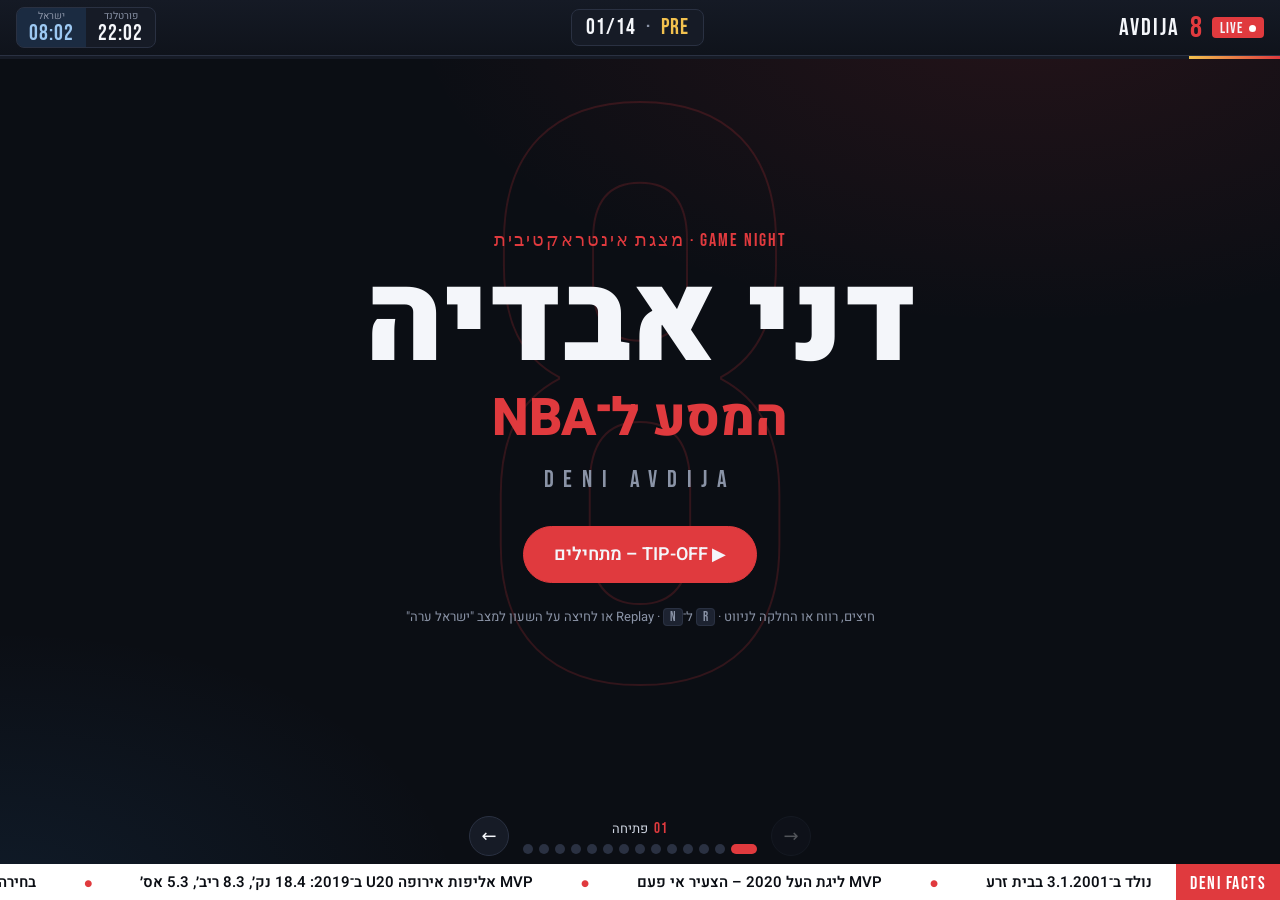
==== index.html @ 4ae7d01b "Version 1.0: full 14-slide structure per approved PRD - Opening slide "דני אבדיה – המסע ל־NBA" in th" ====
<!doctype html>
<html lang="he" dir="rtl">
<head>
  <meta charset="utf-8">
  <meta name="viewport" content="width=device-width, initial-scale=1">
  <title>Game Night: דני אבדיה</title>
  <meta name="description" content="מצגת אינטראקטיבית: דני אבדיה – המסע ל־NBA">
  <link rel="preconnect" href="https://fonts.googleapis.com">
  <link rel="preconnect" href="https://fonts.gstatic.com" crossorigin>
  <link href="https://fonts.googleapis.com/css2?family=Bebas+Neue&family=Heebo:wght@300;400;600;700;800;900&display=swap" rel="stylesheet">
  <link rel="stylesheet" href="css/base.css">
  <link rel="stylesheet" href="css/layout.css">
  <link rel="stylesheet" href="css/components.css">
  <link rel="stylesheet" href="css/night.css">
  <link rel="stylesheet" href="css/animations.css">
  <link rel="stylesheet" href="css/responsive.css">
</head>
<body>

  <!-- ===================== Scorebug ===================== -->
  <header class="scorebug" aria-label="סרגל שידור">
    <div class="bug-team">
      <span class="bug-live"><i></i>LIVE</span>
      <span class="bug-num">8</span>
      <span class="bug-name">AVDIJA</span>
    </div>
    <div class="bug-period" aria-label="שקופית נוכחית">
      <span id="bug-quarter">PRE</span>
      <span class="bug-sep">·</span>
      <span id="bug-count">01/14</span>
    </div>
    <button class="bug-clock" id="clock" type="button" aria-label="השעון הישראלי – מצב ישראל ערה">
      <span class="clock-cell">
        <small id="clock-us-label">פורטלנד</small>
        <b id="clock-us">--:--</b>
      </span>
      <span class="clock-cell il">
        <small>ישראל</small>
        <b id="clock-il">--:--</b>
      </span>
    </button>
  </header>
  <div class="progress" aria-hidden="true"><div id="progress-bar"></div></div>

  <div class="stinger" id="stinger" aria-hidden="true">
    <div class="stinger-bar"></div>
    <div class="stinger-bar b2"></div>
    <span class="stinger-text">REPLAY</span>
  </div>

  <main class="deck" id="deck">

    <!-- ========== 1 · PRE · פתיחה ========== -->
    <section class="slide slide-intro" data-quarter="PRE" data-title="פתיחה">
      <div class="intro-bg" aria-hidden="true"><span class="intro-8">8</span></div>
      <div class="slide-inner center">
        <p class="kicker" data-anim>GAME NIGHT · מצגת אינטראקטיבית</p>
        <h1 class="intro-title" data-anim>
          <span class="line-1">דני אבדיה</span>
          <span class="line-2">המסע ל־NBA</span>
        </h1>
        <p class="intro-en" data-anim>DENI AVDIJA</p>
        <button class="btn btn-primary" data-anim data-action="next" type="button">▶ TIP-OFF – מתחילים</button>
        <p class="hint" data-anim>חיצים, רווח או החלקה לניווט · <kbd>R</kbd> ל־Replay · <kbd>N</kbd> או לחיצה על השעון למצב "ישראל ערה"</p>
      </div>
    </section>

    <!-- ========== 2 · PRE · כרטיס השחקן ========== -->
    <section class="slide" data-quarter="PRE" data-title="כרטיס השחקן">
      <div class="slide-inner split">
        <div>
          <p class="kicker" data-anim>PLAYER PROFILE</p>
          <h2 data-anim>כרטיס השחקן</h2>
          <p class="lead" data-anim>לחצו על הכרטיס כדי להפוך אותו ולגלות מאיפה הכישרון הגיע.</p>
        </div>
        <div>
          <button class="flip-card" type="button" data-anim aria-label="הפיכת כרטיס השחקן">
            <span class="flip-inner">
              <span class="flip-face front">
                <span class="card-top">
                  <span class="card-team">PORTLAND TRAIL BLAZERS</span>
                  <span class="card-num">#8</span>
                </span>
                <span class="card-silhouette" aria-hidden="true">
                  <svg viewBox="0 0 120 140"><circle cx="60" cy="32" r="20"/><path d="M22 140 L30 78 Q34 58 60 58 Q86 58 90 78 L98 140 Z"/><text x="60" y="112" text-anchor="middle">8</text></svg>
                </span>
                <span class="card-name">DENI AVDIJA</span>
                <span class="card-stats">
                  <span><b>SF</b><small>עמדה</small></span>
                  <span><b>2.03</b><small>מטר</small></span>
                  <span><b>103</b><small>ק"ג</small></span>
                  <span><b>2001</b><small>שנת לידה</small></span>
                </span>
                <span class="card-badge">★ NBA ALL-STAR 2026</span>
              </span>
              <span class="flip-face back">
                <span class="card-team">DNA של כדורסל</span>
                <span class="back-row"><b>אבא – זופר אבדיה</b>קפטן הכוכב האדום בלגרד ושחקן נבחרת יוגוסלביה, מדליית ארד באליפות העולם 1982</span>
                <span class="back-row"><b>אמא – שרון ארצי</b>אתלטית וכדורסלנית לשעבר, מבית זרע</span>
                <span class="back-row"><b>הכינוי</b>"Turbo"</span>
                <span class="back-row"><b>נולד</b>3 בינואר 2001, קיבוץ בית זרע</span>
              </span>
            </span>
          </button>
        </div>
      </div>
    </section>

    <!-- ========== 3 · Q1 · הילדות ותחילת הדרך ========== -->
    <section class="slide" data-quarter="Q1" data-title="הילדות ותחילת הדרך">
      <div class="slide-inner">
        <p class="kicker" data-anim>1ST QUARTER · השורשים</p>
        <h2 data-anim>מבית זרע להיכל</h2>
        <div class="timeline" data-anim data-tabs="roots" role="tablist" aria-label="ציר זמן – תחילת הדרך">
          <button class="tl-item" role="tab" type="button" data-tab><span>כיתה ד'</span></button>
          <button class="tl-item" role="tab" type="button" data-tab><span>2013</span></button>
          <button class="tl-item" role="tab" type="button" data-tab><span>2017–2019</span></button>
          <button class="tl-item" role="tab" type="button" data-tab><span>2018–2019</span></button>
        </div>
        <div class="tab-panels" data-anim data-panels="roots">
          <article class="tab-panel card tl-panel" data-panel role="tabpanel">
            <h3>בני הרצליה</h3>
            <p>דני מתחיל לשחק כדורסל בכיתה ד' במועדון בני הרצליה.</p>
          </article>
          <article class="tab-panel card tl-panel" data-panel role="tabpanel">
            <h3>מצטרף למכבי תל אביב</h3>
            <p>בגיל 12 הוא עובר למחלקת הנוער של מכבי תל אביב, המועדון הגדול בישראל.</p>
          </article>
          <article class="tab-panel card tl-panel" data-panel role="tabpanel">
            <h3>שלוש אליפויות נוער ברצף</h3>
            <p>מוביל את קבוצת הנוער של מכבי לשלוש אליפויות מדינה רצופות.</p>
          </article>
          <article class="tab-panel card tl-panel" data-panel role="tabpanel">
            <h3>Basketball Without Borders</h3>
            <p>נבחר ל־MVP במחנה של ה־NBA לכישרונות צעירים, פעמיים ברצף. הסקאוטים מתחילים לרשום את השם.</p>
          </article>
        </div>
      </div>
    </section>

    <!-- ========== 4 · Q1 · מכבי תל אביב ========== -->
    <section class="slide" data-quarter="Q1" data-title="מכבי תל אביב">
      <div class="slide-inner">
        <p class="kicker" data-anim>1ST QUARTER · מכבי תל אביב · 2017–2020</p>
        <h2 data-anim>הילד של יד אליהו</h2>
        <div class="stat-grid" data-anim>
          <div class="card stat-tile">
            <b><span data-count="16">16</span><small>שנים</small></b>
            <p>ו־320 ימים: גילו בבכורה בבוגרים (19.11.2017). השחקן הצעיר ביותר אי פעם במכבי.</p>
          </div>
          <div class="card stat-tile">
            <b><span data-count="3">3</span><small>אליפויות</small></b>
            <p>אליפויות ליגת העל ברצף עם מכבי, 2018–2020.</p>
          </div>
          <div class="card stat-tile accent">
            <b>MVP</b>
            <p>השחקן המצטיין של ליגת העל 2020, בגיל 19. הצעיר אי פעם לזכות בתואר.</p>
          </div>
          <div class="card stat-tile">
            <b>17<small>גיל</small></b>
            <p>בכורה ביורוליג (נובמבר 2018). שנה אחר כך הוא כבר בחמישייה.</p>
          </div>
        </div>
      </div>
    </section>

    <!-- ========== 5 · Q2 · דראפט 2020 ========== -->
    <section class="slide slide-draft" data-quarter="Q2" data-title="דראפט NBA 2020" data-moment="draft">
      <div class="slide-inner center">
        <p class="kicker" data-anim>2ND QUARTER · NBA DRAFT 2020 · 19.11.2020</p>
        <div class="draft-card" data-anim>
          <span class="draft-label" dir="ltr">WITH THE 9TH PICK…</span>
          <span class="draft-pick"><span data-count="9">9</span></span>
          <span class="draft-team">WASHINGTON WIZARDS</span>
          <span class="draft-name">SELECT DENI AVDIJA</span>
        </div>
        <p class="lead" data-anim>הבחירה הגבוהה ביותר אי פעם של שחקן ישראלי בדראפט.<br>
          <strong>ועוד פרט קטן:</strong> בדיוק שלוש שנים קודם, ב־19.11.2017, הוא עלה לראשונה לבוגרים של מכבי.</p>
        <button class="btn btn-night" type="button" data-action="night" data-anim>🌙 מה השעה הייתה בישראל?</button>
      </div>
    </section>

    <!-- ========== 6 · Q2 · וושינגטון ויזארדס ========== -->
    <section class="slide" data-quarter="Q2" data-title="וושינגטון ויזארדס" data-moment="career43">
      <div class="slide-inner split">
        <div>
          <p class="kicker" data-anim>2ND QUARTER · WASHINGTON WIZARDS · 2020–2024</p>
          <h2 data-anim>ארבע שנים של צמיחה</h2>
          <p class="lead" data-anim>הוא מתחיל כשחקן הגנה וריבאונד, ובעונה הרביעית מתפוצץ: 14.7 נקודות ו־50.6% מהשדה.</p>
          <ul class="facts" data-anim>
            <li><b>אוקטובר 2023</b> חוזה הארכה: 4 שנים, 55 מיליון דולר</li>
            <li><b>14.2.2024</b> שיא קריירה: 43 נקודות מול ניו אורלינס</li>
          </ul>
          <button class="btn btn-night" type="button" data-action="night" data-anim>🌙 מה השעה הייתה בישראל?</button>
        </div>
        <div>
          <div class="card" data-anim>
            <div class="chart-toggle" role="group" aria-label="בחירת מדד">
              <button type="button" class="active" aria-pressed="true" data-line="pts">PTS</button>
              <button type="button" aria-pressed="false" data-line="reb">REB</button>
              <button type="button" aria-pressed="false" data-line="ast">AST</button>
            </div>
            <svg class="line-chart" id="line-chart" viewBox="0 0 400 260" role="img"></svg>
          </div>
        </div>
      </div>
    </section>

    <!-- ========== 7 · Q2 · התפתחות הקריירה ב־NBA ========== -->
    <section class="slide" data-quarter="Q2" data-title="התפתחות הקריירה ב־NBA" data-moment="allstar">
      <div class="slide-inner">
        <p class="kicker" data-anim>2ND QUARTER · CAREER PATH</p>
        <h2 data-anim>וושינגטון ← פורטלנד ← All-Star</h2>
        <p class="lead" data-anim>ב־6.7.2024 דני עובר בטרייד לפורטלנד, ושם הוא הופך משחקן רוטציה לכוכב.</p>
        <div class="route" data-anim>
          <div class="route-stop">
            <span class="route-team">WAS</span>
            <span class="route-date">11.2020</span>
            <b>רוקי ב־NBA</b>
            <p>בחירה 9 בדראפט, ומתחיל את הקריירה בוושינגטון.</p>
          </div>
          <div class="route-stop">
            <span class="route-team">WAS</span>
            <span class="route-date">10.2023</span>
            <b>חוזה הארכה</b>
            <p>4 שנים ו־55 מיליון דולר. העונה הטובה שלו בוושינגטון.</p>
          </div>
          <div class="route-stop por">
            <span class="route-team">POR</span>
            <span class="route-date">07.2024</span>
            <b>הטרייד</b>
            <p>וושינגטון מקבלת את ברוגדון, את קרינגטון ובחירות דראפט.</p>
          </div>
          <div class="route-stop por star">
            <span class="route-team">POR</span>
            <span class="route-date">02.2026</span>
            <b>★ All-Star</b>
            <p>הישראלי הראשון אי פעם במשחק האולסטאר.</p>
          </div>
          <div class="route-stop por">
            <span class="route-team">POR</span>
            <span class="route-date">04.2026</span>
            <b>פלייאוף</b>
            <p>41 נקודות ב־Play-In מול פיניקס, ופורטלנד בפלייאוף.</p>
          </div>
        </div>
        <button class="btn btn-night" type="button" data-action="night" data-anim>🌙 מה השעה הייתה בישראל בליל האולסטאר?</button>
      </div>
    </section>

    <!-- ========== 8 · Q3 · לוח הסטטיסטיקה ========== -->
    <section class="slide" data-quarter="Q3" data-title="נתונים לאורך העונות">
      <div class="slide-inner">
        <p class="kicker" data-anim>3RD QUARTER · BOX SCORE</p>
        <h2 data-anim>שש עונות, קו אחד: למעלה</h2>
        <div class="card" data-anim>
          <div class="chart-toggle" role="group" aria-label="בחירת מדד">
            <button type="button" class="active" aria-pressed="true" data-bar="pts">PTS</button>
            <button type="button" aria-pressed="false" data-bar="reb">REB</button>
            <button type="button" aria-pressed="false" data-bar="ast">AST</button>
            <button type="button" aria-pressed="false" data-bar="fg">FG%</button>
            <button type="button" aria-pressed="false" data-bar="tp">3P%</button>
          </div>
          <div class="bar-chart" id="bar-chart" role="img"></div>
          <p class="chart-note"><span class="dot was"></span>וושינגטון <span class="dot por"></span>פורטלנד · ממוצעים בעונה הסדירה · Basketball-Reference</p>
        </div>
      </div>
    </section>

    <!-- ========== 9 · Q3 · השוואת עונות ========== -->
    <section class="slide" data-quarter="Q3" data-title="השוואת ביצועים בין עונות">
      <div class="slide-inner">
        <p class="kicker" data-anim>3RD QUARTER · BEFORE / AFTER</p>
        <h2 data-anim>לפני ואחרי</h2>
        <p class="lead" data-anim>העונה הטובה בוושינגטון מול העונה הראשונה כאולסטאר. גררו את הידית כדי להשוות.</p>
        <div class="compare" data-anim>
          <div class="compare-panel por">
            <span class="cmp-head">POR · 2025–26</span>
            <span class="cmp-row"><b>24.2</b>PTS</span>
            <span class="cmp-row"><b>6.9</b>REB</span>
            <span class="cmp-row"><b>6.7</b>AST</span>
          </div>
          <div class="compare-panel was">
            <span class="cmp-head">WAS · 2023–24</span>
            <span class="cmp-row"><b>14.7</b>PTS</span>
            <span class="cmp-row"><b>7.2</b>REB</span>
            <span class="cmp-row"><b>3.8</b>AST</span>
          </div>
          <div class="compare-handle" aria-hidden="true"></div>
          <input type="range" id="compare-range" min="0" max="100" value="50" aria-label="השוואה בין 2023–24 ל־2025–26">
        </div>
        <span class="coming-soon" data-anim>⏳ בשלב הבא: בחירה חופשית של כל שתי עונות</span>
      </div>
    </section>

    <!-- ========== 10 · Q3 · סגנון המשחק ========== -->
    <section class="slide" data-quarter="Q3" data-title="סגנון המשחק והחוזקות">
      <div class="slide-inner">
        <p class="kicker" data-anim>3RD QUARTER · SCOUTING REPORT</p>
        <h2 data-anim>איך דני משחק</h2>
        <p class="lead" data-anim>כל חוזקה מוצגת יחד עם הנתון שמבסס אותה, בלי ציונים מומצאים.</p>
        <div class="scout-grid" data-anim>
          <article class="card scout-card">
            <span class="scout-tag">SCORER</span>
            <h3>קלע שמתפתח כל עונה</h3>
            <div class="scout-evidence"><small>PTS</small>6.3 → 24.2</div>
            <p>הממוצע שלו עלה כמעט פי 4, מעונת הרוקי ועד 2025–26.</p>
            <span class="scout-src">Basketball-Reference</span>
          </article>
          <article class="card scout-card">
            <span class="scout-tag">PLAYMAKER</span>
            <h3>פוינט־פורוורד</h3>
            <div class="scout-evidence"><small>AST</small>1.2 → 6.7</div>
            <p>פורוורד בגובה 2.03 שמוביל כדור ויוצר לחברים.</p>
            <span class="scout-src">Basketball-Reference</span>
          </article>
          <article class="card scout-card">
            <span class="scout-tag">REBOUNDER</span>
            <h3>ריבאונד יציב</h3>
            <div class="scout-evidence"><small>REB</small>6.9–7.3</div>
            <p>מעל 6.9 ריבאונדים למשחק בכל אחת משלוש העונות האחרונות.</p>
            <span class="scout-src">Basketball-Reference</span>
          </article>
          <article class="card scout-card">
            <span class="scout-tag">DEFENDER</span>
            <h3>הגנה רב־עמדתית</h3>
            <div class="scout-evidence"><small>POS</small>1–4</div>
            <p>כבר בדראפט תואר כשחקן שיכול לשמור על עמדות 1 עד 4.</p>
            <span class="scout-src">NBA.com – פרופיל הדראפט 2020</span>
          </article>
          <article class="card scout-card">
            <span class="scout-tag">EFFICIENCY</span>
            <h3>יעילות מהשדה</h3>
            <div class="scout-evidence"><small>FG%</small>50.6%</div>
            <p>שיא הקריירה שלו באחוזים מהשדה, בעונת 2023–24.</p>
            <span class="scout-src">Basketball-Reference</span>
          </article>
          <article class="card scout-card growth">
            <span class="scout-tag">GROWTH AREA</span>
            <h3>קליעה מחוץ לקשת</h3>
            <div class="scout-evidence"><small>3P%</small>37.4% → 31.8%</div>
            <p>אחרי שתי עונות טובות, האחוז לשלוש ירד בעונת האולסטאר.</p>
            <span class="scout-src">Basketball-Reference</span>
          </article>
        </div>
      </div>
    </section>

    <!-- ========== 11 · Q4 · נבחרת ישראל ========== -->
    <section class="slide" data-quarter="Q4" data-title="נבחרת ישראל">
      <div class="slide-inner">
        <p class="kicker" data-anim>4TH QUARTER · ISRAEL NATIONAL TEAM</p>
        <h2 data-anim>בכחול־לבן</h2>
        <div class="seg" data-anim data-tabs="national" role="tablist" aria-label="נבחרת ישראל">
          <button type="button" role="tab" data-tab>נבחרות נוער</button>
          <button type="button" role="tab" data-tab>נבחרת בוגרת</button>
        </div>
        <div class="tab-panels" data-anim data-panels="national">
          <div class="tab-panel" data-panel role="tabpanel">
            <div class="medals">
              <div class="medal">
                <span class="medal-disc">2018</span>
                <span class="medal-info"><b>זהב באליפות אירופה U20</b>דני בן 17, מהצעירים בסגל.</span>
              </div>
              <div class="medal">
                <span class="medal-disc">2019</span>
                <span class="medal-info"><b>זהב בתל אביב</b>ניצחון 92–84 על ספרד בגמר. 23 נקודות לדני.</span>
              </div>
              <div class="medal mvp">
                <span class="medal-disc">MVP</span>
                <span class="medal-info"><b>MVP הטורניר 2019</b>18.4 נק׳, 8.3 ריב׳ ו־5.3 אס׳ למשחק.</span>
              </div>
            </div>
          </div>
          <div class="tab-panel" data-panel role="tabpanel">
            <div class="medals">
              <div class="medal il">
                <span class="medal-disc">2019</span>
                <span class="medal-info"><b>בכורה בבוגרת</b>במוקדמות המונדיאל, בגיל 18.</span>
              </div>
              <div class="medal il">
                <span class="medal-disc">24.0</span>
                <span class="medal-info"><b>יורובאסקט 2025</b>נקודות למשחק, מהקלעים המובילים בטורניר. 6.8 ריב׳ ו־2.7 אס׳.</span>
              </div>
              <div class="medal">
                <span class="medal-disc">★</span>
                <span class="medal-info"><b>חמישיית המשנה</b>של יורובאסקט 2025. ניצחון 92–89 על בלגיה הוביל לשמינית הגמר.</span>
              </div>
            </div>
          </div>
        </div>
      </div>
    </section>

    <!-- ========== 12 · Q4 · ארון ההישגים ========== -->
    <section class="slide" data-quarter="Q4" data-title="הישגים מרכזיים">
      <div class="slide-inner">
        <p class="kicker" data-anim>4TH QUARTER · TROPHY CASE</p>
        <h2 data-anim>ארון ההישגים</h2>
        <div class="trophies" data-anim>
          <div class="card trophy top"><span class="trophy-icon">★</span><span class="trophy-year">2026</span><b>NBA All-Star</b><p>הישראלי הראשון במשחק האולסטאר.</p></div>
          <div class="card trophy"><span class="trophy-icon">🏅</span><span class="trophy-year">2026</span><b>מקום 3 בהצבעת MIP</b><p>השחקן שהשתפר ביותר בליגה, אחרי אלכסנדר־ווקר ודורן.</p></div>
          <div class="card trophy"><span class="trophy-icon">🎯</span><span class="trophy-year">2020</span><b>בחירה 9 בדראפט</b><p>הבחירה הגבוהה ביותר אי פעם לישראלי.</p></div>
          <div class="card trophy"><span class="trophy-icon">🇪🇺</span><span class="trophy-year">2025</span><b>חמישיית המשנה ביורובאסקט</b><p>לצד יוקיץ' ומרקאנן.</p></div>
          <div class="card trophy"><span class="trophy-icon">🏆</span><span class="trophy-year">2020</span><b>MVP ליגת העל</b><p>הצעיר בהיסטוריה לזכות בתואר.</p></div>
          <div class="card trophy"><span class="trophy-icon">🏆</span><span class="trophy-year">2018–2020</span><b>3 אליפויות ישראל</b><p>עם מכבי תל אביב.</p></div>
          <div class="card trophy"><span class="trophy-icon">🥇</span><span class="trophy-year">2018, 2019</span><b>זהב אירופי U20</b><p>פעמיים ברצף, ו־MVP ב־2019.</p></div>
          <div class="card trophy"><span class="trophy-icon">💥</span><span class="trophy-year">2024</span><b>43 נקודות</b><p>שיא הקריירה, מול ניו אורלינס.</p></div>
        </div>
      </div>
    </section>

    <!-- ========== 13 · Q4 · ההשפעה ========== -->
    <section class="slide" data-quarter="Q4" data-title="ההשפעה על הכדורסל הישראלי">
      <div class="slide-inner">
        <p class="kicker" data-anim>4TH QUARTER · LEGACY</p>
        <h2 data-anim>לשבור את התקרה</h2>
        <div class="legacy" data-anim>
          <div class="card legacy-step">
            <span class="legacy-year">2009</span>
            <b>עמרי כספי</b>
            <p>הישראלי הראשון ששיחק ב־NBA (בחירה 23).</p>
          </div>
          <div class="card legacy-step">
            <span class="legacy-year">2020</span>
            <b>דני אבדיה</b>
            <p>בחירה 9: הישראלי הגבוה ביותר בדראפט.</p>
          </div>
          <div class="card legacy-step top">
            <span class="legacy-year">2026</span>
            <b>ALL-STAR</b>
            <p>ישראלי בין הכוכבים הגדולים של הליגה.</p>
          </div>
        </div>
        <p class="lead" data-anim>מה שהיה פעם חלום רחוק, משחק ב־NBA, הפך אצל דני לנקודת התחלה. ילדים בישראל קמים היום באמצע הלילה כדי לראות ישראלי שהוא כוכב, ולא רק משתתף.</p>
      </div>
    </section>

    <!-- ========== 14 · FINAL · חידון ומקורות ========== -->
    <section class="slide" data-quarter="FINAL" data-title="סיכום, חידון ומקורות">
      <div class="slide-inner split">
        <div>
          <p class="kicker" data-anim>POST-GAME · FINAL</p>
          <h2 data-anim>חידון סיום</h2>
          <div class="card" data-anim>
            <p class="quiz-q" id="quiz-q"></p>
            <div class="quiz-options" id="quiz-options"></div>
            <p class="quiz-explain" id="quiz-explain" aria-live="polite"></p>
            <div class="quiz-foot">
              <span class="quiz-score">SCORE <b id="quiz-score">0</b>/<span id="quiz-total">3</span></span>
              <button class="btn btn-small" id="quiz-next" type="button" hidden>הבא ←</button>
            </div>
          </div>
        </div>
        <div>
          <div class="card sources" data-anim>
            <h3>מקורות</h3>
            <ul>
              <li><a href="https://www.basketball-reference.com/players/a/avdijde01.html" target="_blank" rel="noopener">Basketball-Reference</a> – נתוני עונה ודראפט</li>
              <li><a href="https://www.fiba.basketball/en/events/fiba-eurobasket-2025/news/all-star-second-team-loyd-osman-avdija-markkanen-jokic" target="_blank" rel="noopener">FIBA – EuroBasket 2025</a></li>
              <li><a href="https://www.fiba.basketball/europe/u20/2019/news/spain-and-israel-dominate-the-all-star-five-with-mvp-avdija-grabbing-the-headlines" target="_blank" rel="noopener">FIBA – U20 2019 MVP</a></li>
              <li><a href="https://www.nba.com/wizards/2020-nba-draft-profile-deni-avdija" target="_blank" rel="noopener">NBA.com – פרופיל הדראפט</a></li>
              <li><a href="https://eurohoops.net/en/others/1085244/deni-avdija-becomes-youngest-mvp-in-israeli-league-history" target="_blank" rel="noopener">Eurohoops – MVP ליגת העל</a></li>
              <li><a href="https://thescore.com/nba/news/3529677" target="_blank" rel="noopener">theScore – הצבעת MIP 2026</a></li>
              <li><a href="https://en.wikipedia.org/wiki/Deni_Avdija" target="_blank" rel="noopener">Wikipedia</a> – ביוגרפיה ותאריכים</li>
            </ul>
            <p class="small">הנתונים נכונים לסוף עונת 2025–26. שעות "השעון הישראלי" הן הערכות.</p>
            <p class="small">נבנה ב־HTML, CSS ו־JavaScript בשיתוף עם Claude Code · אוניברסיטת בר־אילן</p>
            <button class="btn" type="button" data-action="restart">⟲ חזרה לפתיחה</button>
          </div>
        </div>
      </div>
    </section>

  </main>

  <!-- ===================== Navigation ===================== -->
  <nav class="nav" aria-label="ניווט שקופיות">
    <button class="nav-btn" id="nav-prev" type="button" data-action="prev" aria-label="שקופית קודמת">→</button>
    <div class="nav-center">
      <span class="nav-label" id="nav-label" aria-hidden="true"></span>
      <div class="nav-dots" id="nav-dots"></div>
    </div>
    <button class="nav-btn" id="nav-next" type="button" data-action="next" aria-label="שקופית הבאה">←</button>
  </nav>

  <footer class="ticker" aria-hidden="true">
    <span class="ticker-label">DENI FACTS</span>
    <div class="ticker-window"><div class="ticker-track" id="ticker-track"></div></div>
  </footer>

  <!-- ===================== "ישראל ערה" ===================== -->
  <div class="night" id="night" role="dialog" aria-modal="true" aria-labelledby="night-title" hidden>
    <div class="night-sky" aria-hidden="true"><div class="moon"></div></div>
    <svg class="night-city" id="night-city" viewBox="0 0 1200 300" preserveAspectRatio="xMidYMax slice" aria-hidden="true"></svg>
    <div class="night-content">
      <p class="kicker" id="night-date"></p>
      <h2 id="night-title"></h2>
      <div class="night-clocks">
        <div><small id="night-us-city"></small><b id="night-us"></b></div>
        <div class="il"><small>ישראל</small><b id="night-il"></b></div>
      </div>
      <p class="night-line" id="night-line"></p>
      <p class="small">* שעה משוערת</p>
      <button class="btn" type="button" id="night-close">חזרה לשידור</button>
    </div>
  </div>

  <div class="sr-only" id="announcer" aria-live="polite"></div>

  <script src="js/data.js"></script>
  <script src="js/core/utils.js"></script>
  <script src="js/core/navigation.js"></script>
  <script src="js/core/clock.js"></script>
  <script src="js/components/interactions.js"></script>
  <script src="js/components/charts.js"></script>
  <script src="js/components/quiz.js"></script>
  <script src="js/app.js"></script>
</body>
</html>
---- css/base.css ----
/* ============ base.css – טוקנים, איפוס, טיפוגרפיה, כפתורים ============ */
:root {
  /* צבעים */
  --bg: #0b0e14;
  --bg-2: #11151e;
  --panel: #161b26;
  --panel-2: #1d2331;
  --line: #2a3142;
  --text: #f4f6fa;
  --text-soft: #cfd5e1;
  --muted: #8a93a6;
  --red: #e03a3e;
  --red-dark: #a3191d;
  --il: #3a8dde;
  --il-soft: #9cc8f2;
  --gold: #f2c14e;
  --green: #2ecc71;
  --was: #5b7bd6;
  --por: #e03a3e;

  /* טיפוגרפיה */
  --font-he: 'Heebo', system-ui, -apple-system, 'Segoe UI', Arial, sans-serif;
  --font-num: 'Bebas Neue', 'Impact', 'Arial Narrow', sans-serif;

  /* מידות */
  --bug-h: 56px;
  --nav-h: 56px;
  --ticker-h: 36px;
  --radius: 14px;
  --gap: 16px;

  /* תנועה */
  --ease: cubic-bezier(.2, .8, .2, 1);
}

*, *::before, *::after { box-sizing: border-box; }
[hidden] { display: none !important; }
* { scrollbar-width: thin; scrollbar-color: var(--line) transparent; }

html, body {
  margin: 0;
  height: 100%;
  background: var(--bg);
  color: var(--text);
  font-family: var(--font-he);
  -webkit-font-smoothing: antialiased;
  overflow: hidden;
}

body {
  display: flex;
  flex-direction: column;
  height: 100dvh;
  background:
    radial-gradient(ellipse 80% 60% at 80% 0%, rgba(224, 58, 62, .12), transparent 60%),
    radial-gradient(ellipse 60% 50% at 0% 100%, rgba(58, 141, 222, .10), transparent 60%),
    var(--bg);
}

button { font: inherit; color: inherit; cursor: pointer; }
a { color: var(--il-soft); }
:focus-visible { outline: 2px solid var(--gold); outline-offset: 3px; }

kbd {
  font-family: var(--font-num);
  background: var(--panel-2);
  border: 1px solid var(--line);
  border-radius: 4px;
  padding: 0 6px;
}

.sr-only {
  position: absolute; width: 1px; height: 1px; overflow: hidden;
  clip: rect(0 0 0 0); white-space: nowrap;
}

/* ---------- היררכיה טיפוגרפית ---------- */
.kicker {
  font-family: var(--font-num); font-size: 18px; letter-spacing: 2px;
  color: var(--red); margin: 0 0 8px;
}
h1, h2, h3 { margin: 0; }
h2 { font-size: clamp(34px, 5vw, 60px); font-weight: 900; line-height: 1.05; margin-bottom: 16px; }
h3 { font-size: 22px; font-weight: 800; margin-bottom: 8px; }
.lead { font-size: clamp(16px, 1.6vw, 20px); line-height: 1.6; color: var(--text-soft); max-width: 680px; margin: 0 0 20px; }
.small { font-size: 13px; color: var(--muted); }
.num { font-family: var(--font-num); font-weight: 400; letter-spacing: .5px; }

/* ---------- כפתורים ---------- */
.btn {
  display: inline-flex; align-items: center; gap: 8px;
  background: var(--panel-2); border: 1px solid var(--line);
  padding: 12px 22px; border-radius: 999px; font-weight: 600; font-size: 16px;
  transition: transform .2s var(--ease), background .2s, border-color .2s;
}
.btn:hover { transform: translateY(-2px); border-color: var(--muted); }
.btn-primary { background: var(--red); border-color: var(--red); font-size: 18px; padding: 14px 30px; }
.btn-primary:hover { background: #f04a4e; border-color: #f04a4e; }
.btn-night { background: rgba(58, 141, 222, .14); border-color: var(--il); color: var(--il-soft); }
.btn-night:hover { background: rgba(58, 141, 222, .26); border-color: var(--il-soft); }
.btn-small { padding: 8px 16px; font-size: 14px; }

/* ---------- כרטיס בסיס ---------- */
.card {
  background: var(--panel); border: 1px solid var(--line); border-radius: var(--radius);
  padding: 20px;
}
---- css/layout.css ----
/* ============ layout.css – מעטפת השידור: סרגל, שקופיות, ניווט, טיקר ============ */

/* ---------- Scorebug ---------- */
.scorebug {
  height: var(--bug-h); flex: none;
  display: flex; align-items: stretch; justify-content: space-between; gap: 12px;
  padding: 0 16px;
  background: linear-gradient(180deg, #151a25, #0f131b);
  border-bottom: 1px solid var(--line);
  z-index: 20;
}
.bug-team, .bug-period { display: flex; align-items: center; gap: 10px; }
.bug-live {
  display: inline-flex; align-items: center; gap: 6px;
  font-family: var(--font-num); font-size: 15px; letter-spacing: 1px;
  background: var(--red); padding: 2px 8px 0; border-radius: 4px;
}
.bug-live i { width: 7px; height: 7px; border-radius: 50%; background: #fff; animation: pulse 1.4s infinite; }
.bug-num { font-family: var(--font-num); font-size: 30px; line-height: 1; color: var(--red); }
.bug-name { font-family: var(--font-num); font-size: 24px; letter-spacing: 2px; }
.bug-period {
  font-family: var(--font-num); font-size: 22px; letter-spacing: 1px;
  background: var(--panel); padding: 0 14px; margin: 9px 0; border-radius: 8px;
  border: 1px solid var(--line);
}
#bug-quarter { color: var(--gold); }
.bug-sep { color: var(--muted); }

.bug-clock {
  display: flex; align-items: stretch;
  background: var(--panel); border: 1px solid var(--line); border-radius: 8px;
  margin: 7px 0; padding: 0; overflow: hidden;
  transition: border-color .3s, box-shadow .3s;
}
.bug-clock:hover { border-color: var(--il); }
.bug-clock.moment { border-color: var(--il); box-shadow: 0 0 0 3px rgba(58, 141, 222, .25), 0 0 24px rgba(58, 141, 222, .35); }
.clock-cell { display: flex; flex-direction: column; justify-content: center; padding: 0 12px; line-height: 1; }
.clock-cell small { font-size: 10px; color: var(--muted); margin-bottom: 2px; }
.clock-cell b { font-family: var(--font-num); font-size: 22px; font-weight: 400; letter-spacing: 1px; }
.clock-cell.il { background: rgba(58, 141, 222, .14); }
.clock-cell.il b { color: var(--il-soft); }

.progress { height: 3px; background: var(--panel); flex: none; z-index: 20; }
#progress-bar { height: 100%; width: 0; background: linear-gradient(90deg, var(--gold), var(--red)); transition: width .6s var(--ease); }

/* ---------- Deck & slides ---------- */
.deck { position: relative; flex: 1; min-height: 0; }
.slide {
  position: absolute; inset: 0;
  display: flex; padding: 32px 16px;
  overflow-y: auto; overflow-x: hidden;
  visibility: hidden; opacity: 0;
  transition: opacity .35s, visibility 0s .35s;
}
.slide.active { visibility: visible; opacity: 1; transition: opacity .35s; }

.slide-inner { width: 100%; max-width: 1120px; margin: auto; }
.slide-inner.center { text-align: center; display: flex; flex-direction: column; align-items: center; }
.slide-inner.center .lead { margin-inline: auto; }
.slide-inner.split { display: grid; grid-template-columns: 1fr 1fr; gap: 48px; align-items: center; }

/* ---------- Navigation ---------- */
.nav {
  height: var(--nav-h); flex: none;
  display: flex; align-items: center; justify-content: center; gap: 14px;
  padding: 0 16px; z-index: 20;
}
.nav-btn {
  width: 40px; height: 40px; flex: none; border-radius: 50%;
  background: var(--panel); border: 1px solid var(--line);
  font-size: 18px; display: grid; place-items: center; transition: all .2s;
}
.nav-btn:hover { background: var(--red); border-color: var(--red); }
.nav-btn:disabled { opacity: .3; pointer-events: none; }
.nav-center { display: flex; flex-direction: column; align-items: center; gap: 6px; min-width: 0; }
.nav-label { font-size: 13px; color: var(--text-soft); white-space: nowrap; overflow: hidden; text-overflow: ellipsis; max-width: 60vw; }
.nav-label b { font-family: var(--font-num); font-weight: 400; font-size: 15px; color: var(--red); margin-inline-end: 6px; letter-spacing: 1px; }
.nav-dots { display: flex; gap: 6px; }
.nav-dots button {
  width: 10px; height: 10px; padding: 0; border-radius: 5px; border: 0; background: var(--line);
  transition: all .3s var(--ease);
}
.nav-dots button.active { width: 26px; background: var(--red); }
.nav-dots button:hover { background: var(--muted); }
.nav-dots button.active:hover { background: var(--red); }

/* ---------- Ticker ---------- */
.ticker { height: var(--ticker-h); flex: none; display: flex; align-items: stretch; background: #fff; color: var(--bg); z-index: 20; }
.ticker-label {
  flex: none; display: flex; align-items: center; padding: 3px 14px 0;
  background: var(--red); color: #fff; font-family: var(--font-num); font-size: 18px; letter-spacing: 1.5px;
}
.ticker-window { flex: 1; overflow: hidden; display: flex; align-items: center; }
.ticker-track { display: flex; flex: none; white-space: nowrap; animation: ticker 80s linear infinite; }
.ticker-track span { padding: 0 24px; font-weight: 600; font-size: 15px; }
.ticker-track span::after { content: '●'; color: var(--red); font-size: 9px; margin-inline-start: 48px; vertical-align: middle; }
---- css/components.css ----
/* ============ components.css – רכיבי תוכן לפי שקופיות ============ */

/* ---------- 1. Intro ---------- */
.slide-intro { overflow: hidden; }
.intro-bg { position: absolute; inset: 0; display: grid; place-items: center; pointer-events: none; }
.intro-8 {
  font-family: var(--font-num); font-size: min(90vh, 80vw); line-height: .8;
  color: transparent; -webkit-text-stroke: 2px rgba(224, 58, 62, .18);
  transform: scale(1.3); opacity: 0;
}
.slide-intro.active .intro-8 { animation: zoomIn 1.6s var(--ease) forwards; }
.intro-title { margin: 0 0 20px; line-height: 1; }
.intro-title .line-1 { display: block; font-size: clamp(56px, 10vw, 124px); font-weight: 900; }
.intro-title .line-2 {
  display: block; margin-top: 10px; font-size: clamp(26px, 4.2vw, 52px); font-weight: 800; color: var(--red);
}
.intro-en { font-family: var(--font-num); font-size: clamp(18px, 2vw, 24px); letter-spacing: .4em; color: var(--muted); margin: 0 0 32px; }
.hint { font-size: 13px; color: var(--muted); margin-top: 24px; }

/* ---------- 2. Flip card ---------- */
.flip-card {
  display: block; width: min(100%, 360px, (100dvh - 220px) * 5 / 7); min-width: 260px; aspect-ratio: 5 / 7;
  margin: 0 auto; padding: 0; background: none; border: 0; perspective: 1200px;
}
.flip-inner { position: relative; display: block; width: 100%; height: 100%; transform-style: preserve-3d; transition: transform .8s var(--ease); }
.flip-card.flipped .flip-inner { transform: rotateY(180deg); }
.flip-face {
  position: absolute; inset: 0; display: flex; flex-direction: column;
  border-radius: 18px; padding: 20px; backface-visibility: hidden; -webkit-backface-visibility: hidden;
  text-align: start; overflow: hidden;
}
.flip-face.front { background: linear-gradient(160deg, #2a0d10 0%, #161b26 55%, #0b0e14 100%); border: 2px solid var(--red); box-shadow: 0 20px 60px rgba(224, 58, 62, .25); }
.flip-face.back { background: linear-gradient(160deg, #0d1a2a, #161b26); border: 2px solid var(--il); transform: rotateY(180deg); gap: 12px; }
.card-top { display: flex; justify-content: space-between; align-items: center; }
.card-team { font-family: var(--font-num); letter-spacing: 1.5px; font-size: 16px; color: var(--muted); }
.card-num { font-family: var(--font-num); font-size: 40px; color: var(--red); line-height: 1; }
.card-silhouette { flex: 1; display: grid; place-items: center; min-height: 0; }
.card-silhouette svg { height: 100%; max-height: 220px; fill: rgba(255, 255, 255, .08); stroke: var(--red); stroke-width: 1.5; }
.card-silhouette text { font-family: var(--font-num); font-size: 34px; fill: var(--red); stroke: none; }
.card-name { font-family: var(--font-num); font-size: 40px; letter-spacing: 2px; line-height: 1; }
.card-stats { display: grid; grid-template-columns: repeat(4, 1fr); gap: 6px; margin: 12px 0; }
.card-stats span { background: rgba(255, 255, 255, .05); border-radius: 8px; padding: 6px 4px; text-align: center; }
.card-stats b { display: block; font-family: var(--font-num); font-size: 24px; font-weight: 400; }
.card-stats small { font-size: 11px; color: var(--muted); }
.card-badge { text-align: center; font-family: var(--font-num); letter-spacing: 1.5px; font-size: 18px; background: var(--gold); color: #1a1300; border-radius: 6px; padding: 4px 0 2px; }
.back-row { display: block; font-size: 15px; line-height: 1.5; color: var(--text-soft); }
.back-row b { display: block; color: var(--il-soft); font-size: 16px; }

/* ---------- Tabs (בסיס משותף לציר זמן ולנבחרת) ---------- */
.tab-panels { position: relative; }
.tab-panel { display: none; }
.tab-panel.active { display: block; animation: rise .45s var(--ease); }

/* ---------- 3. Timeline ---------- */
.timeline { position: relative; display: grid; grid-template-columns: repeat(4, 1fr); margin: 32px 0 24px; }
.timeline::before { content: ''; position: absolute; top: 9px; inset-inline: 12%; height: 2px; background: var(--line); }
.tl-item {
  position: relative; background: none; border: 0; padding: 28px 4px 4px;
  font-family: var(--font-num); font-size: 22px; letter-spacing: 1px; color: var(--muted); transition: color .2s;
}
.tl-item::before {
  content: ''; position: absolute; top: 0; left: 50%; translate: -50% 0;
  width: 20px; height: 20px; border-radius: 50%; background: var(--bg); border: 3px solid var(--line);
  transition: all .3s var(--ease);
}
.tl-item:hover, .tl-item.active { color: var(--text); }
.tl-item.active::before { background: var(--red); border-color: var(--red); box-shadow: 0 0 0 6px rgba(224, 58, 62, .2); }
.tl-panel { border-inline-start: 4px solid var(--red); padding: 24px 28px; }
.tl-panel p { margin: 0; font-size: 18px; line-height: 1.6; color: var(--text-soft); }

/* ---------- Stat tiles (מכבי) ---------- */
.stat-grid { display: grid; grid-template-columns: repeat(4, 1fr); gap: var(--gap); margin-top: 24px; }
.stat-tile { border-top: 4px solid var(--il); padding: 22px; }
.stat-tile.accent { border-top-color: var(--gold); }
.stat-tile b { display: flex; align-items: baseline; gap: 6px; font-family: var(--font-num); font-size: 64px; font-weight: 400; line-height: 1; }
.stat-tile.accent b { color: var(--gold); }
.stat-tile b small { font-family: var(--font-he); font-size: 16px; color: var(--muted); font-weight: 600; }
.stat-tile p { margin: 12px 0 0; font-size: 15px; line-height: 1.55; color: var(--text-soft); }

/* ---------- 5. Draft ---------- */
.draft-card {
  position: relative; display: flex; flex-direction: column; align-items: center;
  background: linear-gradient(180deg, #13203f, #0b0e14); border: 1px solid #2c3f6e;
  border-radius: 20px; padding: 28px 48px; margin: 12px 0 28px; overflow: hidden;
}
.draft-card::after {
  content: ''; position: absolute; inset: 0;
  background: linear-gradient(105deg, transparent 40%, rgba(255, 255, 255, .12) 50%, transparent 60%);
  transform: translateX(-100%);
}
.slide.active .draft-card::after { animation: shine 2.2s 1s ease-in-out; }
.draft-label { font-family: var(--font-num); letter-spacing: 3px; font-size: 20px; color: var(--muted); }
.draft-pick { font-family: var(--font-num); font-size: clamp(110px, 18vw, 190px); line-height: .9; color: var(--gold); text-shadow: 0 0 40px rgba(242, 193, 78, .35); }
.draft-team { font-family: var(--font-num); font-size: 28px; letter-spacing: 2px; color: var(--was); }
.draft-name { font-family: var(--font-num); font-size: clamp(30px, 4vw, 44px); letter-spacing: 2px; }

/* ---------- Facts list ---------- */
.facts { list-style: none; padding: 0; margin: 0 0 24px; display: grid; gap: 10px; }
.facts li { background: var(--panel); border: 1px solid var(--line); border-radius: 10px; padding: 12px 16px; font-size: 16px; color: var(--text-soft); }
.facts b { color: var(--text); margin-inline-end: 8px; }

/* ---------- Charts ---------- */
.chart-toggle { display: flex; flex-wrap: wrap; gap: 6px; margin-bottom: 12px; direction: ltr; justify-content: flex-end; }
.chart-toggle button {
  background: var(--bg-2); border: 1px solid var(--line); border-radius: 6px;
  padding: 6px 14px 4px; font-family: var(--font-num); font-size: 18px; letter-spacing: 1px; color: var(--muted); transition: all .2s;
}
.chart-toggle button:hover { color: var(--text); }
.chart-toggle button.active { background: var(--red); border-color: var(--red); color: #fff; }

.line-chart { width: 100%; height: auto; display: block; direction: ltr; }
.line-chart .grid { stroke: var(--line); stroke-width: 1; }
.line-chart .axis-label { fill: var(--muted); font-family: var(--font-num); font-size: 14px; letter-spacing: .5px; }
.line-chart .line { fill: none; stroke: var(--red); stroke-width: 3.5; stroke-linecap: round; stroke-linejoin: round; }
.line-chart .area { fill: url(#areaGrad); }
.line-chart .pt { fill: var(--bg); stroke: var(--red); stroke-width: 3; }
.line-chart .pt-label { fill: var(--text); font-family: var(--font-num); font-size: 18px; }

.bar-chart { display: grid; grid-template-columns: repeat(6, 1fr); gap: 14px; align-items: end; height: 300px; padding-top: 30px; direction: ltr; border-bottom: 1px solid var(--line); }
.bar { display: flex; flex-direction: column; align-items: center; justify-content: flex-end; height: 100%; }
.bar-fill { position: relative; width: 100%; max-width: 90px; border-radius: 8px 8px 0 0; height: 0; transition: height .9s var(--ease); background: linear-gradient(180deg, var(--was), #2f478c); }
.bar.por .bar-fill { background: linear-gradient(180deg, var(--por), var(--red-dark)); }
.bar-val { position: absolute; top: -28px; left: 0; right: 0; text-align: center; font-family: var(--font-num); font-size: 22px; }
.bar-season { font-family: var(--font-num); font-size: 16px; color: var(--muted); margin-top: 8px; }
.chart-note { display: flex; align-items: center; gap: 6px; margin: 14px 0 0; font-size: 13px; color: var(--muted); }
.dot { width: 10px; height: 10px; border-radius: 50%; display: inline-block; }
.dot.was { background: var(--was); }
.dot.por { background: var(--por); margin-inline-start: 10px; }

/* ---------- 7. Career route ---------- */
.route { position: relative; display: grid; grid-template-columns: repeat(5, 1fr); gap: 12px; margin-top: 28px; }
.route::before {
  content: ''; position: absolute; top: 22px; inset-inline: 10%; height: 4px; border-radius: 2px;
  background: linear-gradient(270deg, var(--was) 0%, var(--was) 45%, var(--por) 55%, var(--por) 100%);
}
.route-stop { position: relative; text-align: center; padding-top: 56px; }
.route-stop::before {
  content: ''; position: absolute; top: 12px; left: 50%; translate: -50% 0;
  width: 24px; height: 24px; border-radius: 50%; background: var(--bg); border: 4px solid var(--was);
}
.route-stop.por::before { border-color: var(--por); }
.route-stop.star::before { background: var(--gold); border-color: var(--gold); box-shadow: 0 0 0 6px rgba(242, 193, 78, .2); }
.route-date { display: block; font-family: var(--font-num); font-size: 20px; letter-spacing: 1px; color: var(--muted); }
.route-stop b { display: block; font-size: 17px; margin: 4px 0; }
.route-stop p { margin: 0; font-size: 14px; line-height: 1.5; color: var(--text-soft); }
.route-team { display: inline-block; font-family: var(--font-num); font-size: 14px; letter-spacing: 1px; padding: 2px 8px 0; border-radius: 4px; background: rgba(91, 123, 214, .2); color: var(--was); margin-bottom: 6px; }
.route-stop.por .route-team { background: rgba(224, 58, 62, .2); color: #ff8a8d; }

/* ---------- 9. Compare slider ---------- */
.compare { position: relative; height: 300px; border-radius: var(--radius); overflow: hidden; border: 1px solid var(--line); margin-top: 16px; direction: ltr; user-select: none; }
.compare-panel { position: absolute; inset: 0; display: flex; flex-direction: column; justify-content: center; gap: 4px; padding: 0 8%; }
/* RTL: "לפני" (WAS) מימין, "אחרי" (POR) משמאל */
.compare-panel.por { background: linear-gradient(135deg, #8f1417, #3a0a0c); align-items: flex-start; }
.compare-panel.was { background: linear-gradient(135deg, #1b2c57, #0f1a33); align-items: flex-end; clip-path: inset(0 0 0 var(--split, 50%)); }
.cmp-head { font-family: var(--font-num); font-size: 26px; letter-spacing: 2px; opacity: .8; margin-bottom: 6px; }
.cmp-row { display: flex; align-items: baseline; gap: 10px; font-family: var(--font-num); font-size: 22px; color: rgba(255, 255, 255, .7); }
.cmp-row b { font-size: 64px; font-weight: 400; line-height: .95; color: #fff; }
.compare-handle { position: absolute; top: 0; bottom: 0; left: var(--split, 50%); width: 4px; translate: -50% 0; background: #fff; pointer-events: none; box-shadow: 0 0 18px rgba(0, 0, 0, .6); }
.compare-handle::after {
  content: '⟷'; position: absolute; top: 50%; left: 50%; translate: -50% -50%;
  width: 48px; height: 48px; border-radius: 50%; background: #fff; color: var(--bg);
  display: grid; place-items: center; font-size: 22px; font-weight: 800;
}
.compare input { position: absolute; inset: 0; width: 100%; height: 100%; margin: 0; opacity: 0; cursor: ew-resize; }
.compare:has(input:focus-visible) .compare-handle { background: var(--gold); }
.coming-soon {
  display: inline-flex; align-items: center; gap: 8px; margin-top: 16px;
  font-size: 13px; color: var(--muted); border: 1px dashed var(--line); border-radius: 999px; padding: 6px 14px;
}

/* ---------- 10. Scouting report ---------- */
.scout-grid { display: grid; grid-template-columns: repeat(3, 1fr); gap: var(--gap); margin-top: 24px; }
.scout-card { position: relative; border-top: 4px solid var(--red); display: flex; flex-direction: column; gap: 8px; }
.scout-card.growth { border-top-color: var(--gold); }
.scout-tag { font-family: var(--font-num); font-size: 15px; letter-spacing: 1.5px; color: var(--red); }
.scout-card.growth .scout-tag { color: var(--gold); }
.scout-card h3 { margin: 0; font-size: 20px; }
.scout-evidence { display: flex; align-items: baseline; gap: 8px; font-family: var(--font-num); font-size: 40px; line-height: 1; direction: ltr; justify-content: flex-end; }
.scout-evidence small { font-size: 16px; color: var(--muted); }
.scout-card p { margin: 0; font-size: 14px; line-height: 1.5; color: var(--text-soft); }
.scout-src { font-size: 12px; color: var(--muted); margin-top: auto; }

/* ---------- 11. National team ---------- */
.seg { display: inline-flex; background: var(--panel); border: 1px solid var(--line); border-radius: 999px; padding: 4px; margin: 8px 0 20px; }
.seg button { background: none; border: 0; border-radius: 999px; padding: 8px 22px; font-weight: 700; color: var(--muted); transition: all .25s; }
.seg button.active { background: var(--il); color: #fff; }
.medals { display: grid; grid-template-columns: repeat(3, 1fr); gap: 24px; }
.medal { background: var(--panel); border: 1px solid var(--line); border-radius: var(--radius); padding: 24px 20px; display: flex; flex-direction: column; align-items: center; gap: 14px; text-align: center; transition: transform .3s var(--ease), border-color .3s; }
.medal-disc {
  width: 104px; height: 104px; border-radius: 50%; display: grid; place-items: center;
  font-family: var(--font-num); font-size: 30px; color: #1a1300;
  background: radial-gradient(circle at 35% 30%, #fff3c4, var(--gold) 45%, #a77a12);
  box-shadow: inset 0 -6px 14px rgba(0, 0, 0, .3), 0 10px 30px rgba(242, 193, 78, .2);
  transition: transform .6s var(--ease);
}
.medal.mvp .medal-disc { background: radial-gradient(circle at 35% 30%, #ffd2d3, var(--red) 50%, var(--red-dark)); color: #fff; }
.medal.il .medal-disc { background: radial-gradient(circle at 35% 30%, #d6ebff, var(--il) 50%, #1d4f86); color: #fff; }
.medal-info { font-size: 15px; line-height: 1.5; color: var(--text-soft); }
.medal-info b { display: block; color: var(--text); font-size: 18px; margin-bottom: 4px; }
.medal:hover { transform: translateY(-6px); border-color: var(--gold); }
.medal:hover .medal-disc { transform: rotateY(360deg); }

/* ---------- 12. Trophy case ---------- */
.trophies { display: grid; grid-template-columns: repeat(4, 1fr); gap: var(--gap); margin-top: 24px; }
.trophy { display: flex; flex-direction: column; gap: 6px; transition: transform .3s var(--ease), border-color .3s; }
.trophy:hover { transform: translateY(-4px); border-color: var(--gold); }
.trophy-icon { font-size: 30px; line-height: 1; }
.trophy-year { font-family: var(--font-num); font-size: 18px; letter-spacing: 1px; color: var(--gold); }
.trophy b { font-size: 17px; }
.trophy p { margin: 0; font-size: 14px; line-height: 1.5; color: var(--text-soft); }
.trophy.top { border-color: var(--gold); background: linear-gradient(180deg, rgba(242, 193, 78, .12), var(--panel)); }

/* ---------- 13. Legacy ---------- */
.legacy { display: grid; grid-template-columns: repeat(3, 1fr); gap: var(--gap); align-items: end; margin: 28px 0; }
.legacy-step { min-height: 160px; }
.legacy-step:nth-child(2) { min-height: 200px; border-top: 4px solid var(--il); }
.legacy-step.top { min-height: 240px; border-top: 4px solid var(--gold); background: linear-gradient(180deg, rgba(242, 193, 78, .12), var(--panel)); }
.legacy-year { display: block; font-family: var(--font-num); font-size: 44px; color: var(--muted); line-height: 1; }
.legacy-step.top .legacy-year { color: var(--gold); }
.legacy-step b { display: block; font-size: 22px; margin: 8px 0 4px; }
.legacy-step p { margin: 0; color: var(--text-soft); font-size: 15px; line-height: 1.5; }

/* ---------- 14. Quiz & sources ---------- */
.quiz-q { font-size: 20px; font-weight: 700; margin: 0 0 16px; min-height: 2.6em; }
.quiz-options { display: grid; grid-template-columns: 1fr 1fr; gap: 10px; }
.quiz-options button { background: var(--bg-2); border: 1px solid var(--line); border-radius: 10px; padding: 14px; font-size: 16px; font-weight: 600; transition: all .2s; }
.quiz-options button:hover:not(:disabled) { border-color: var(--muted); }
.quiz-options button.correct { background: rgba(46, 204, 113, .18); border-color: var(--green); }
.quiz-options button.wrong { background: rgba(224, 58, 62, .18); border-color: var(--red); }
.quiz-options button:disabled { cursor: default; }
.quiz-explain { min-height: 3em; color: var(--text-soft); font-size: 15px; line-height: 1.5; margin: 14px 0 6px; }
.quiz-foot { display: flex; justify-content: space-between; align-items: center; }
.quiz-score { font-family: var(--font-num); font-size: 24px; letter-spacing: 1px; }
.quiz-score b { color: var(--gold); font-weight: 400; }
.sources ul { padding-inline-start: 20px; line-height: 1.9; font-size: 14px; }
---- css/night.css ----
/* ============ night.css – מצב "ישראל ערה" ============ */
.night {
  position: fixed; inset: 0; z-index: 50;
  background: linear-gradient(180deg, #02040b 0%, #08122a 60%, #0f1d3d 100%);
  display: flex; align-items: center; justify-content: center; overflow: hidden;
  animation: fadeIn .6s ease;
}
.night-sky {
  position: absolute; inset: 0; opacity: .7;
  background-image:
    radial-gradient(1px 1px at 12% 20%, #fff, transparent), radial-gradient(1px 1px at 28% 8%, #fff, transparent),
    radial-gradient(1.5px 1.5px at 44% 26%, #fff, transparent), radial-gradient(1px 1px at 63% 12%, #fff, transparent),
    radial-gradient(1px 1px at 78% 30%, #fff, transparent), radial-gradient(1.5px 1.5px at 90% 6%, #fff, transparent),
    radial-gradient(1px 1px at 6% 40%, #fff, transparent), radial-gradient(1px 1px at 54% 38%, #fff, transparent);
}
.moon { position: absolute; top: 9%; left: 12%; width: 70px; height: 70px; border-radius: 50%; box-shadow: 14px -8px 0 0 #f3e9c6; transform: rotate(-20deg); }
.night-city { position: absolute; left: 0; right: 0; bottom: 0; width: 100%; height: 45%; }
.night-city .bld { fill: #050811; }
.night-city .win { fill: #1a2238; transition: fill .4s; }
.night-city .win.on { fill: #ffd679; filter: drop-shadow(0 0 4px rgba(255, 214, 121, .8)); }
.night-city .win.screen { fill: #9cc8f2; filter: drop-shadow(0 0 5px rgba(156, 200, 242, .9)); }

.night-content { position: relative; text-align: center; padding: 0 16px; max-width: 720px; margin-bottom: 18vh; }
.night-content .kicker { color: var(--il-soft); }
.night-content h2 { font-size: clamp(30px, 5vw, 52px); }
.night-clocks { display: flex; justify-content: center; gap: 16px; margin: 8px 0 20px; }
.night-clocks div { background: rgba(255, 255, 255, .06); border: 1px solid rgba(255, 255, 255, .12); border-radius: 12px; padding: 10px 24px; display: flex; flex-direction: column; min-width: 140px; }
.night-clocks small { color: var(--muted); font-size: 13px; }
.night-clocks b { font-family: var(--font-num); font-weight: 400; font-size: 64px; line-height: 1; }
.night-clocks .il { border-color: var(--il); background: rgba(58, 141, 222, .15); }
.night-clocks .il b { color: var(--il-soft); text-shadow: 0 0 24px rgba(58, 141, 222, .6); }
.night-line { font-size: clamp(17px, 2vw, 21px); line-height: 1.6; color: #dfe6f3; margin: 0 0 6px; }
.night-content .btn { margin-top: 12px; }
---- css/animations.css ----
/* ============ animations.css – בסיס האנימציות ============
   כל רכיב עם data-anim נכנס בהדרגה כשהשקופית פעילה.
   הסדר נקבע אוטומטית ב־JS (המשתנה --i). */

[data-anim] { opacity: 0; transform: translateY(24px); }
.slide.active [data-anim] {
  animation: rise .7s var(--ease) forwards;
  animation-delay: calc(var(--i, 0) * 90ms + 150ms);
}

/* ---------- Stinger – מעבר Replay בין שקופיות ---------- */
.stinger { position: fixed; inset: 0; pointer-events: none; z-index: 40; overflow: hidden; }
.stinger-bar {
  position: absolute; top: -10%; bottom: -10%; width: 70%; right: -80%;
  background: var(--red); transform: skewX(-14deg);
}
.stinger-bar.b2 { background: var(--bg-2); width: 60%; }
.stinger-text {
  position: absolute; top: 50%; left: 50%; translate: -50% -50%;
  font-family: var(--font-num); font-size: 80px; letter-spacing: 12px; color: #fff; opacity: 0;
}
.stinger.run .stinger-bar { animation: sweep .75s cubic-bezier(.7, 0, .3, 1) forwards; }
.stinger.run .stinger-bar.b2 { animation-delay: .06s; }
.stinger.run.replay .stinger-text { animation: flash .75s forwards; }

/* ---------- Keyframes ---------- */
@keyframes rise    { to { opacity: 1; transform: none; } }
@keyframes pulse   { 50% { opacity: .25; } }
@keyframes ticker  { to { transform: translateX(50%); } }
@keyframes sweep   { to { right: 120%; } }
@keyframes flash   { 30%, 60% { opacity: 1; } 100% { opacity: 0; } }
@keyframes zoomIn  { to { transform: scale(1); opacity: 1; } }
@keyframes shine   { to { transform: translateX(100%); } }
@keyframes fadeIn  { from { opacity: 0; } }

/* ---------- תנועה מופחתת ---------- */
@media (prefers-reduced-motion: reduce) {
  *, *::before, *::after {
    animation-duration: .01ms !important;
    animation-iteration-count: 1 !important;
    transition-duration: .01ms !important;
  }
  .ticker-track { animation: none; }
}
---- css/responsive.css ----
/* ============ responsive.css – טאבלט ונייד ============ */

@media (max-width: 960px) {
  .slide-inner.split { grid-template-columns: 1fr; gap: 28px; }
  .stat-grid, .trophies { grid-template-columns: 1fr 1fr; }
  .scout-grid { grid-template-columns: 1fr 1fr; }
  .medals { gap: 12px; }
  .medal-disc { width: 84px; height: 84px; font-size: 24px; }
  .route { grid-template-columns: 1fr; gap: 0; }
  .route::before { top: 0; bottom: 0; inset-inline: auto; inset-inline-start: 11px; width: 4px; height: auto;
    background: linear-gradient(180deg, var(--was) 0%, var(--was) 45%, var(--por) 55%, var(--por) 100%); }
  .route-stop { text-align: start; padding: 0 0 18px; padding-inline-start: 44px; }
  .route-stop::before { top: 2px; left: auto; translate: none; inset-inline-start: 1px; }
}

@media (max-width: 640px) {
  :root { --bug-h: 50px; --nav-h: 60px; --ticker-h: 32px; }
  .scorebug { padding: 0 10px; gap: 6px; }
  .bug-name, .bug-live { display: none; }
  .bug-period { font-size: 18px; padding: 0 10px; margin: 8px 0; }
  .clock-cell { padding: 0 8px; }
  .clock-cell b { font-size: 19px; }

  .slide { padding: 24px 16px; }
  .slide-inner.center { justify-content: center; }
  .tl-item { font-size: 16px; }
  .tl-panel { padding: 18px 20px; }
  .stat-tile { padding: 16px; }
  .stat-tile b { font-size: 48px; }
  .stat-grid, .trophies, .scout-grid { grid-template-columns: 1fr; }
  .medals { grid-template-columns: 1fr; }
  .medal { flex-direction: row; padding: 14px; text-align: start; }
  .medal-disc { flex: none; width: 68px; height: 68px; font-size: 20px; }
  .draft-card { padding: 20px 24px; }
  .compare { height: 240px; }
  .cmp-row b { font-size: 44px; }
  .cmp-head { font-size: 20px; }
  .bar-chart { gap: 6px; height: 240px; }
  .bar-val { font-size: 17px; }
  .bar-season { font-size: 12px; }
  .legacy { grid-template-columns: 1fr; }
  .legacy-step, .legacy-step:nth-child(2), .legacy-step.top { min-height: 0; }
  .quiz-options { grid-template-columns: 1fr; }

  .nav { gap: 10px; }
  .nav-dots { gap: 4px; }
  .nav-dots button { width: 7px; height: 7px; }
  .nav-dots button.active { width: 16px; }
  .night-clocks b { font-size: 48px; }
  .night-clocks div { min-width: 0; padding: 8px 16px; }
  .ticker-track span { font-size: 13px; }
}

/* מסכים נמוכים (מקרן 1280×720 עם סרגלי דפדפן) */
@media (max-height: 760px) and (min-width: 961px) {
  .slide { padding: 18px 16px; }
  h2 { font-size: clamp(30px, 4vw, 46px); margin-bottom: 10px; }
  .lead { margin-bottom: 12px; font-size: 17px; }
  .bar-chart, .compare { height: 220px; }
  .legacy { margin: 16px 0; }
  .draft-card { padding: 16px 40px; margin: 6px 0 16px; }
  .draft-pick { font-size: 120px; }
  .scout-grid { gap: 12px; margin-top: 12px; }
  .scout-card { padding: 14px 16px; gap: 4px; }
  .scout-evidence { font-size: 30px; }
  .stat-grid, .trophies { margin-top: 14px; }
}
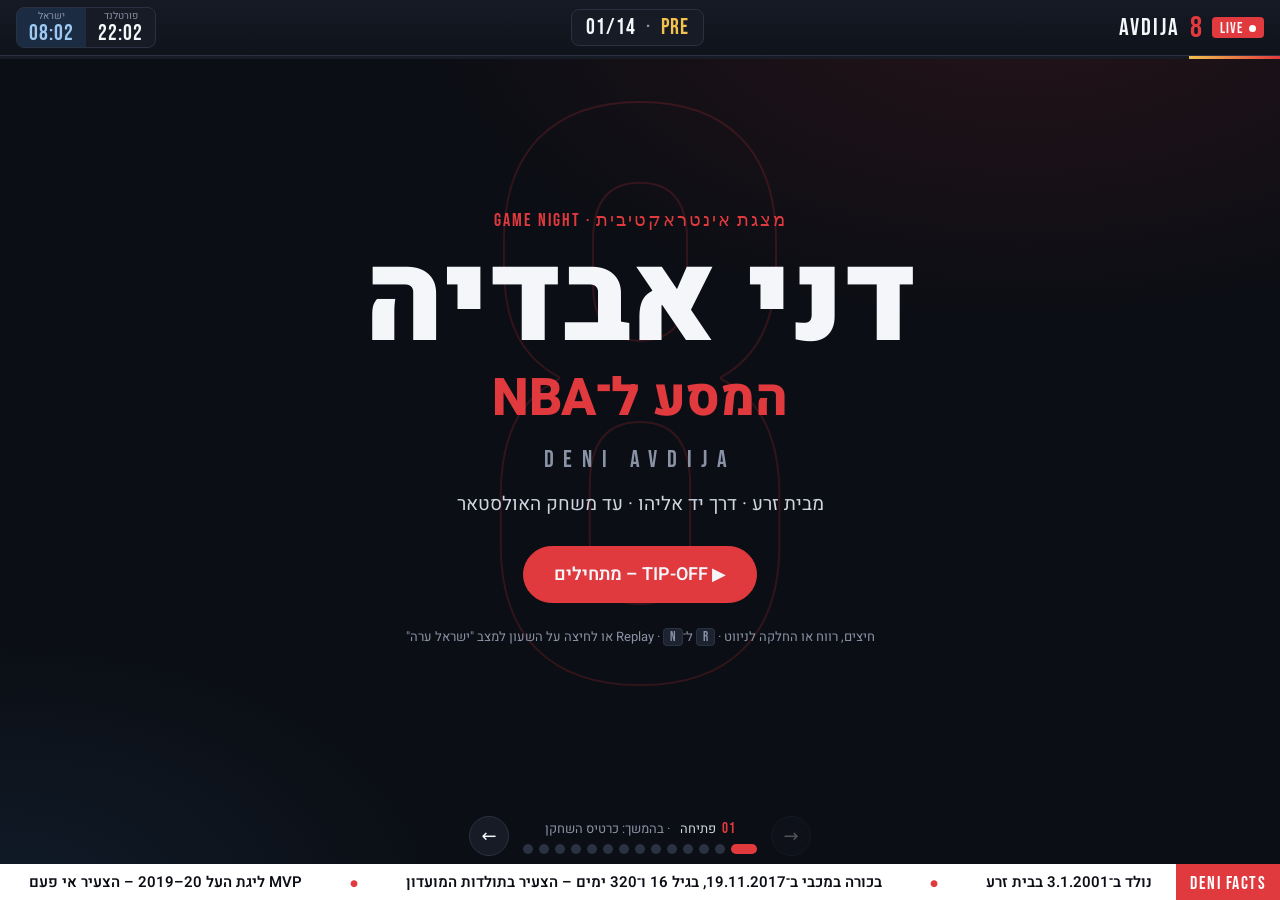
==== commit 1ea066e4: "Add verified content, licensed photos and bidi fixes to all slides Content - Rewrite all 14 slides w" ====
--- a/index.html
+++ b/index.html
@@ -60,18 +60,25 @@
           <span class="line-2">המסע ל־NBA</span>
         </h1>
         <p class="intro-en" data-anim>DENI AVDIJA</p>
+        <p class="intro-teaser" data-anim>מבית זרע · דרך יד אליהו · עד משחק האולסטאר</p>
         <button class="btn btn-primary" data-anim data-action="next" type="button">▶ TIP-OFF – מתחילים</button>
         <p class="hint" data-anim>חיצים, רווח או החלקה לניווט · <kbd>R</kbd> ל־Replay · <kbd>N</kbd> או לחיצה על השעון למצב "ישראל ערה"</p>
       </div>
     </section>
 
-    <!-- ========== 2 · PRE · כרטיס השחקן ========== -->
+    <!-- ========== 2 · PRE · כרטיס השחקן ורקע משפחתי ========== -->
     <section class="slide" data-quarter="PRE" data-title="כרטיס השחקן">
       <div class="slide-inner split">
         <div>
           <p class="kicker" data-anim>PLAYER PROFILE</p>
-          <h2 data-anim>כרטיס השחקן</h2>
-          <p class="lead" data-anim>לחצו על הכרטיס כדי להפוך אותו ולגלות מאיפה הכישרון הגיע.</p>
+          <h2 data-anim>כדורסל בדם</h2>
+          <p class="lead" data-anim>בן לשחקן נבחרת יוגוסלביה ולאתלטית ישראלית.</p>
+          <ul class="facts" data-anim>
+            <li><b>נולד</b>3 בינואר 2001, בית זרע</li>
+            <li><b>עמדה</b>פורוורד (SF) · 2.03 מ׳ · 103 ק״ג</li>
+            <li><b>כינוי</b>Turbo</li>
+          </ul>
+          <p class="small" data-anim>👆 הפכו את הכרטיס כדי להכיר את ההורים</p>
         </div>
         <div>
           <button class="flip-card" type="button" data-anim aria-label="הפיכת כרטיס השחקן">
@@ -94,11 +101,10 @@
                 <span class="card-badge">★ NBA ALL-STAR 2026</span>
               </span>
               <span class="flip-face back">
-                <span class="card-team">DNA של כדורסל</span>
-                <span class="back-row"><b>אבא – זופר אבדיה</b>קפטן הכוכב האדום בלגרד ושחקן נבחרת יוגוסלביה, מדליית ארד באליפות העולם 1982</span>
-                <span class="back-row"><b>אמא – שרון ארצי</b>אתלטית וכדורסלנית לשעבר, מבית זרע</span>
-                <span class="back-row"><b>הכינוי</b>"Turbo"</span>
-                <span class="back-row"><b>נולד</b>3 בינואר 2001, קיבוץ בית זרע</span>
+                <span class="card-team">FAMILY</span>
+                <span class="back-row"><b>אבא – זופר אבדיה</b>פורוורד בגובה 2.03 מ׳ בנבחרת יוגוסלביה, שיחק גם בליגה הישראלית.</span>
+                <span class="back-row"><b>אמא – שרון</b>ישראלית, רצה מצטיינת, שיחקה גם כדורסל.</span>
+                <span class="back-row"><b>הבית</b>קיבוץ בית זרע, עמק הירדן.</span>
               </span>
             </span>
           </button>
@@ -106,76 +112,90 @@
       </div>
     </section>
 
-    <!-- ========== 3 · Q1 · הילדות ותחילת הדרך ========== -->
-    <section class="slide" data-quarter="Q1" data-title="הילדות ותחילת הדרך">
-      <div class="slide-inner">
-        <p class="kicker" data-anim>1ST QUARTER · השורשים</p>
-        <h2 data-anim>מבית זרע להיכל</h2>
+    <!-- ========== 3 · Q1 · תחילת הדרך ========== -->
+    <section class="slide" data-quarter="Q1" data-title="תחילת הדרך">
+      <div class="slide-inner">
+        <p class="kicker" data-anim>1ST QUARTER · THE BEGINNING</p>
+        <h2 data-anim>הכישרון מתגלה</h2>
         <div class="timeline" data-anim data-tabs="roots" role="tablist" aria-label="ציר זמן – תחילת הדרך">
           <button class="tl-item" role="tab" type="button" data-tab><span>כיתה ד'</span></button>
           <button class="tl-item" role="tab" type="button" data-tab><span>2013</span></button>
-          <button class="tl-item" role="tab" type="button" data-tab><span>2017–2019</span></button>
-          <button class="tl-item" role="tab" type="button" data-tab><span>2018–2019</span></button>
+          <button class="tl-item" role="tab" type="button" data-tab><span>2018</span></button>
+          <button class="tl-item" role="tab" type="button" data-tab><span>2019</span></button>
         </div>
         <div class="tab-panels" data-anim data-panels="roots">
           <article class="tab-panel card tl-panel" data-panel role="tabpanel">
-            <h3>בני הרצליה</h3>
-            <p>דני מתחיל לשחק כדורסל בכיתה ד' במועדון בני הרצליה.</p>
+            <h3>הכדור הראשון<sup class="unverified" title="דורש אימות">⚠</sup></h3>
+            <p>מתחיל לשחק בכיתה ד', במועדון <strong>בני הרצליה</strong>.</p>
           </article>
           <article class="tab-panel card tl-panel" data-panel role="tabpanel">
-            <h3>מצטרף למכבי תל אביב</h3>
-            <p>בגיל 12 הוא עובר למחלקת הנוער של מכבי תל אביב, המועדון הגדול בישראל.</p>
+            <h3>מכבי תל אביב<sup class="unverified" title="דורש אימות">⚠</sup></h3>
+            <p>בגיל 12 הוא עובר למחלקת הנוער של <strong>מכבי תל אביב</strong>.</p>
           </article>
           <article class="tab-panel card tl-panel" data-panel role="tabpanel">
-            <h3>שלוש אליפויות נוער ברצף</h3>
-            <p>מוביל את קבוצת הנוער של מכבי לשלוש אליפויות מדינה רצופות.</p>
+            <h3>MVP בבלגרד</h3>
+            <p>נבחר <strong>MVP</strong> של מחנה Basketball Without Borders Europe, המחנה של ה־NBA ו־FIBA לכישרונות צעירים.</p>
           </article>
           <article class="tab-panel card tl-panel" data-panel role="tabpanel">
-            <h3>Basketball Without Borders</h3>
-            <p>נבחר ל־MVP במחנה של ה־NBA לכישרונות צעירים, פעמיים ברצף. הסקאוטים מתחילים לרשום את השם.</p>
-          </article>
-        </div>
+            <h3>MVP עולמי</h3>
+            <p>נבחר שוב <strong>MVP</strong>, הפעם ב־Basketball Without Borders Global. הסקאוטים של ה־NBA כבר מכירים את השם.</p>
+          </article>
+        </div>
+        <p class="small" data-anim>לחצו על שנה בציר הזמן</p>
       </div>
     </section>
 
     <!-- ========== 4 · Q1 · מכבי תל אביב ========== -->
     <section class="slide" data-quarter="Q1" data-title="מכבי תל אביב">
-      <div class="slide-inner">
-        <p class="kicker" data-anim>1ST QUARTER · מכבי תל אביב · 2017–2020</p>
-        <h2 data-anim>הילד של יד אליהו</h2>
-        <div class="stat-grid" data-anim>
-          <div class="card stat-tile">
-            <b><span data-count="16">16</span><small>שנים</small></b>
-            <p>ו־320 ימים: גילו בבכורה בבוגרים (19.11.2017). השחקן הצעיר ביותר אי פעם במכבי.</p>
-          </div>
-          <div class="card stat-tile">
-            <b><span data-count="3">3</span><small>אליפויות</small></b>
-            <p>אליפויות ליגת העל ברצף עם מכבי, 2018–2020.</p>
-          </div>
-          <div class="card stat-tile accent">
-            <b>MVP</b>
-            <p>השחקן המצטיין של ליגת העל 2020, בגיל 19. הצעיר אי פעם לזכות בתואר.</p>
-          </div>
-          <div class="card stat-tile">
-            <b>17<small>גיל</small></b>
-            <p>בכורה ביורוליג (נובמבר 2018). שנה אחר כך הוא כבר בחמישייה.</p>
-          </div>
-        </div>
+      <div class="slide-inner split split-photo">
+        <div>
+          <p class="kicker" data-anim>1ST QUARTER · MACCABI TEL AVIV · 2017–2020</p>
+          <h2 data-anim>הילד של יד אליהו</h2>
+          <div class="stat-grid two" data-anim>
+            <div class="card stat-tile">
+              <b><span data-count="16">16</span><small>שנים, 320 ימים</small></b>
+              <p>בכורה בבוגרים: 19.11.2017 מול נס ציונה. השחקן הצעיר אי פעם במכבי.</p>
+            </div>
+            <div class="card stat-tile">
+              <b><span data-count="3">3</span><small>אליפויות</small></b>
+              <p>אליפויות ליגת העל ברצף: 2018, 2019, 2020.</p>
+            </div>
+            <div class="card stat-tile accent">
+              <b>MVP</b>
+              <p>MVP ליגת העל <span dir="ltr">2019–20</span>, בגיל 19. הצעיר בהיסטוריה.</p>
+            </div>
+            <div class="card stat-tile">
+              <b>#1</b>
+              <p>הדאנק על לואיג'י דטומה נבחר ל"רגע הקסם" של עונת היורוליג <span dir="ltr">2019–20</span>.</p>
+            </div>
+          </div>
+        </div>
+        <figure class="photo" data-anim>
+          <img src="https://upload.wikimedia.org/wikipedia/commons/thumb/a/a2/Deni_Avdija_vs_Milano.jpg/960px-Deni_Avdija_vs_Milano.jpg"
+               alt="דני אבדיה במדי מכבי תל אביב במשחק יורוליג מול מילאנו" width="960" height="639" loading="lazy" decoding="async">
+          <figcaption>
+            <span>מכבי מול מילאנו, יורוליג, נובמבר 2019</span>
+            <a class="credit" href="https://commons.wikimedia.org/wiki/File:Deni_Avdija_vs_Milano.jpg" target="_blank" rel="noopener">© Claudio Degaspari / Basketinside · CC BY-SA 2.0</a>
+          </figcaption>
+        </figure>
       </div>
     </section>
 
     <!-- ========== 5 · Q2 · דראפט 2020 ========== -->
     <section class="slide slide-draft" data-quarter="Q2" data-title="דראפט NBA 2020" data-moment="draft">
       <div class="slide-inner center">
-        <p class="kicker" data-anim>2ND QUARTER · NBA DRAFT 2020 · 19.11.2020</p>
+        <p class="kicker" data-anim>2ND QUARTER · NBA DRAFT · 19.11.2020</p>
         <div class="draft-card" data-anim>
           <span class="draft-label" dir="ltr">WITH THE 9TH PICK…</span>
           <span class="draft-pick"><span data-count="9">9</span></span>
           <span class="draft-team">WASHINGTON WIZARDS</span>
           <span class="draft-name">SELECT DENI AVDIJA</span>
         </div>
-        <p class="lead" data-anim>הבחירה הגבוהה ביותר אי פעם של שחקן ישראלי בדראפט.<br>
-          <strong>ועוד פרט קטן:</strong> בדיוק שלוש שנים קודם, ב־19.11.2017, הוא עלה לראשונה לבוגרים של מכבי.</p>
+        <div class="draft-facts" data-anim>
+          <div><b>9</b><span>הבחירה הגבוהה ביותר לישראלי</span></div>
+          <div><b>23</b><span>הקודמת: עמרי כספי, 2009</span></div>
+          <div><b>19.11</b><span>בדיוק 3 שנים אחרי הבכורה במכבי</span></div>
+        </div>
         <button class="btn btn-night" type="button" data-action="night" data-anim>🌙 מה השעה הייתה בישראל?</button>
       </div>
     </section>
@@ -186,15 +206,24 @@
         <div>
           <p class="kicker" data-anim>2ND QUARTER · WASHINGTON WIZARDS · 2020–2024</p>
           <h2 data-anim>ארבע שנים של צמיחה</h2>
-          <p class="lead" data-anim>הוא מתחיל כשחקן הגנה וריבאונד, ובעונה הרביעית מתפוצץ: 14.7 נקודות ו־50.6% מהשדה.</p>
+          <figure class="photo photo-wide" data-anim>
+            <img src="https://upload.wikimedia.org/wikipedia/commons/thumb/d/df/Deni_Avdija_and_Nikola_Vucevic_battling_at_the_rim%2C_Wizards_vs_Bulls_on_January_1%2C_2022.jpg/960px-Deni_Avdija_and_Nikola_Vucevic_battling_at_the_rim%2C_Wizards_vs_Bulls_on_January_1%2C_2022.jpg"
+                 alt="דני אבדיה במדי וושינגטון נאבק מול ניקולה ווצ'ביץ' ליד הסל" width="960" height="1014" loading="lazy" decoding="async">
+            <figcaption>
+              <span>מול שיקגו, 1.1.2022</span>
+              <a class="credit" href="https://commons.wikimedia.org/wiki/File:Deni_Avdija_and_Nikola_Vucevic_battling_at_the_rim,_Wizards_vs_Bulls_on_January_1,_2022.jpg" target="_blank" rel="noopener">© All-Pro Reels · CC BY-SA 2.0</a>
+            </figcaption>
+          </figure>
           <ul class="facts" data-anim>
-            <li><b>אוקטובר 2023</b> חוזה הארכה: 4 שנים, 55 מיליון דולר</li>
-            <li><b>14.2.2024</b> שיא קריירה: 43 נקודות מול ניו אורלינס</li>
+            <li><b><span dir="ltr">2023–24</span></b>העונה הטובה: 14.7 נק׳ למשחק, 50.6% מהשדה</li>
+            <li><b>10.2023</b>חוזה הארכה: 4 שנים, 55 מיליון דולר</li>
+            <li><b>14.2.2024</b>שיא קריירה: <strong>43 נק׳</strong> מול ניו אורלינס</li>
           </ul>
           <button class="btn btn-night" type="button" data-action="night" data-anim>🌙 מה השעה הייתה בישראל?</button>
         </div>
         <div>
           <div class="card" data-anim>
+            <p class="chart-title">ממוצע למשחק · עונה סדירה · וושינגטון</p>
             <div class="chart-toggle" role="group" aria-label="בחירת מדד">
               <button type="button" class="active" aria-pressed="true" data-line="pts">PTS</button>
               <button type="button" aria-pressed="false" data-line="reb">REB</button>
@@ -206,42 +235,42 @@
       </div>
     </section>
 
-    <!-- ========== 7 · Q2 · התפתחות הקריירה ב־NBA ========== -->
-    <section class="slide" data-quarter="Q2" data-title="התפתחות הקריירה ב־NBA" data-moment="allstar">
-      <div class="slide-inner">
-        <p class="kicker" data-anim>2ND QUARTER · CAREER PATH</p>
-        <h2 data-anim>וושינגטון ← פורטלנד ← All-Star</h2>
-        <p class="lead" data-anim>ב־6.7.2024 דני עובר בטרייד לפורטלנד, ושם הוא הופך משחקן רוטציה לכוכב.</p>
+    <!-- ========== 7 · Q2 · פורטלנד ========== -->
+    <section class="slide" data-quarter="Q2" data-title="פורטלנד: הפריצה" data-moment="allstar">
+      <div class="slide-inner">
+        <p class="kicker" data-anim>2ND QUARTER · PORTLAND TRAIL BLAZERS · 2024–2026</p>
+        <h2 data-anim>מהספסל לאולסטאר</h2>
+        <p class="lead" data-anim>בפורטלנד הוא מתחיל מהספסל, ותוך שתי עונות הופך לשחקן הבולט של הקבוצה.</p>
         <div class="route" data-anim>
           <div class="route-stop">
-            <span class="route-team">WAS</span>
-            <span class="route-date">11.2020</span>
-            <b>רוקי ב־NBA</b>
-            <p>בחירה 9 בדראפט, ומתחיל את הקריירה בוושינגטון.</p>
-          </div>
-          <div class="route-stop">
-            <span class="route-team">WAS</span>
-            <span class="route-date">10.2023</span>
-            <b>חוזה הארכה</b>
-            <p>4 שנים ו־55 מיליון דולר. העונה הטובה שלו בוושינגטון.</p>
+            <span class="route-team">WAS → POR</span>
+            <span class="route-date">06.07.2024</span>
+            <b>הטרייד</b>
+            <p>וושינגטון מקבלת את ברוגדון, את בחירה 14 (קרינגטון) ובחירות דראפט.</p>
           </div>
           <div class="route-stop por">
             <span class="route-team">POR</span>
-            <span class="route-date">07.2024</span>
-            <b>הטרייד</b>
-            <p>וושינגטון מקבלת את ברוגדון, את קרינגטון ובחירות דראפט.</p>
+            <span class="route-date"><span dir="ltr">2024–25</span></span>
+            <b>24.9 נק׳</b>
+            <p>ממוצע למשחק בחודשיים האחרונים של העונה.</p>
+          </div>
+          <div class="route-stop por">
+            <span class="route-team">POR</span>
+            <span class="route-date">01.2026</span>
+            <b>שחקן השבוע</b>
+            <p>במערב: 26.8 נק׳, 8.3 ריב׳ ו־9.8 אס׳ למשחק באותו שבוע.</p>
           </div>
           <div class="route-stop por star">
             <span class="route-team">POR</span>
             <span class="route-date">02.2026</span>
             <b>★ All-Star</b>
-            <p>הישראלי הראשון אי פעם במשחק האולסטאר.</p>
+            <p>הישראלי הראשון אי פעם, ואולסטאר ראשון של פורטלנד מאז לילארד (2023).</p>
           </div>
           <div class="route-stop por">
             <span class="route-team">POR</span>
             <span class="route-date">04.2026</span>
-            <b>פלייאוף</b>
-            <p>41 נקודות ב־Play-In מול פיניקס, ופורטלנד בפלייאוף.</p>
+            <b>41 נק׳ ב־Play-In</b>
+            <p>ו־12 אס׳ בניצחון <span dir="ltr">114–110</span> על פיניקס. בפלייאוף: 22.3 נק׳ למשחק, הפסד <span dir="ltr">1–4</span> לסן אנטוניו.</p>
           </div>
         </div>
         <button class="btn btn-night" type="button" data-action="night" data-anim>🌙 מה השעה הייתה בישראל בליל האולסטאר?</button>
@@ -252,8 +281,9 @@
     <section class="slide" data-quarter="Q3" data-title="נתונים לאורך העונות">
       <div class="slide-inner">
         <p class="kicker" data-anim>3RD QUARTER · BOX SCORE</p>
-        <h2 data-anim>שש עונות, קו אחד: למעלה</h2>
+        <h2 data-anim>שש עונות, כיוון אחד: למעלה</h2>
         <div class="card" data-anim>
+          <p class="chart-title">ממוצע למשחק · עונה סדירה · <span dir="ltr">2020–21</span> עד <span dir="ltr">2025–26</span></p>
           <div class="chart-toggle" role="group" aria-label="בחירת מדד">
             <button type="button" class="active" aria-pressed="true" data-bar="pts">PTS</button>
             <button type="button" aria-pressed="false" data-bar="reb">REB</button>
@@ -262,7 +292,13 @@
             <button type="button" aria-pressed="false" data-bar="tp">3P%</button>
           </div>
           <div class="bar-chart" id="bar-chart" role="img"></div>
-          <p class="chart-note"><span class="dot was"></span>וושינגטון <span class="dot por"></span>פורטלנד · ממוצעים בעונה הסדירה · Basketball-Reference</p>
+          <p class="chart-note"><span class="dot was"></span>וושינגטון <span class="dot por"></span>פורטלנד · מקור: Basketball-Reference</p>
+        </div>
+        <div class="career-line" data-anim>
+          <div><b data-count="425">425</b><span>משחקים</span></div>
+          <div><b data-count="5643">5,643</b><span>נקודות (סה״כ)</span></div>
+          <div><b>×1</b><span>All-Star</span></div>
+          <small>סך הכל בקריירה, עונה סדירה, עד סוף <span dir="ltr">2025–26</span></small>
         </div>
       </div>
     </section>
@@ -272,16 +308,16 @@
       <div class="slide-inner">
         <p class="kicker" data-anim>3RD QUARTER · BEFORE / AFTER</p>
         <h2 data-anim>לפני ואחרי</h2>
-        <p class="lead" data-anim>העונה הטובה בוושינגטון מול העונה הראשונה כאולסטאר. גררו את הידית כדי להשוות.</p>
+        <p class="lead" data-anim>העונה הטובה בוושינגטון מול עונת האולסטאר בפורטלנד. גררו את הידית.</p>
         <div class="compare" data-anim>
           <div class="compare-panel por">
-            <span class="cmp-head">POR · 2025–26</span>
+            <span class="cmp-head">POR · <span dir="ltr">2025–26</span></span>
             <span class="cmp-row"><b>24.2</b>PTS</span>
             <span class="cmp-row"><b>6.9</b>REB</span>
             <span class="cmp-row"><b>6.7</b>AST</span>
           </div>
           <div class="compare-panel was">
-            <span class="cmp-head">WAS · 2023–24</span>
+            <span class="cmp-head">WAS · <span dir="ltr">2023–24</span></span>
             <span class="cmp-row"><b>14.7</b>PTS</span>
             <span class="cmp-row"><b>7.2</b>REB</span>
             <span class="cmp-row"><b>3.8</b>AST</span>
@@ -289,6 +325,12 @@
           <div class="compare-handle" aria-hidden="true"></div>
           <input type="range" id="compare-range" min="0" max="100" value="50" aria-label="השוואה בין 2023–24 ל־2025–26">
         </div>
+        <div class="delta-row" data-anim>
+          <span><b class="up">+9.5</b> נק׳</span>
+          <span><b class="down">−0.3</b> ריב׳</span>
+          <span><b class="up">+2.9</b> אס׳</span>
+          <small>ממוצע למשחק, עונה סדירה · Basketball-Reference</small>
+        </div>
         <span class="coming-soon" data-anim>⏳ בשלב הבא: בחירה חופשית של כל שתי עונות</span>
       </div>
     </section>
@@ -298,48 +340,48 @@
       <div class="slide-inner">
         <p class="kicker" data-anim>3RD QUARTER · SCOUTING REPORT</p>
         <h2 data-anim>איך דני משחק</h2>
-        <p class="lead" data-anim>כל חוזקה מוצגת יחד עם הנתון שמבסס אותה, בלי ציונים מומצאים.</p>
+        <p class="lead" data-anim>כל חוזקה מגובה בנתון אמיתי, בלי ציונים מומצאים.</p>
         <div class="scout-grid" data-anim>
           <article class="card scout-card">
             <span class="scout-tag">SCORER</span>
-            <h3>קלע שמתפתח כל עונה</h3>
+            <h3>קלע בצמיחה</h3>
             <div class="scout-evidence"><small>PTS</small>6.3 → 24.2</div>
-            <p>הממוצע שלו עלה כמעט פי 4, מעונת הרוקי ועד 2025–26.</p>
+            <p>ממוצע למשחק, מעונת הרוקי ועד <span dir="ltr">2025–26</span>.</p>
             <span class="scout-src">Basketball-Reference</span>
           </article>
           <article class="card scout-card">
             <span class="scout-tag">PLAYMAKER</span>
             <h3>פוינט־פורוורד</h3>
             <div class="scout-evidence"><small>AST</small>1.2 → 6.7</div>
-            <p>פורוורד בגובה 2.03 שמוביל כדור ויוצר לחברים.</p>
-            <span class="scout-src">Basketball-Reference</span>
+            <p>פורוורד שמוביל את הכדור, ושיחק גם בעמדת הרכז.</p>
+            <span class="scout-src">Basketball-Reference · NBA.com</span>
+          </article>
+          <article class="card scout-card">
+            <span class="scout-tag">RIM PRESSURE</span>
+            <h3>תוקף את הסל</h3>
+            <div class="scout-evidence"><small>FTM</small>325</div>
+            <p>קליעות עונשין, מקום 2 בליגה. סך עונתי, נכון ל־21.1.2026.</p>
+            <span class="scout-src">The Athletic דרך NBA.com</span>
           </article>
           <article class="card scout-card">
             <span class="scout-tag">REBOUNDER</span>
-            <h3>ריבאונד יציב</h3>
-            <div class="scout-evidence"><small>REB</small>6.9–7.3</div>
-            <p>מעל 6.9 ריבאונדים למשחק בכל אחת משלוש העונות האחרונות.</p>
-            <span class="scout-src">Basketball-Reference</span>
+            <h3>ריבאונד ומתפרצת</h3>
+            <div class="scout-evidence"><small>REB</small><span dir="ltr">6.9–7.3</span></div>
+            <p>ממוצע למשחק בשלוש העונות האחרונות. לוקח ריבאונד ורץ קדימה.</p>
+            <span class="scout-src">Basketball-Reference · NBA.com</span>
           </article>
           <article class="card scout-card">
             <span class="scout-tag">DEFENDER</span>
             <h3>הגנה רב־עמדתית</h3>
-            <div class="scout-evidence"><small>POS</small>1–4</div>
+            <div class="scout-evidence"><small>POS</small><span dir="ltr">1–4</span></div>
             <p>כבר בדראפט תואר כשחקן שיכול לשמור על עמדות 1 עד 4.</p>
             <span class="scout-src">NBA.com – פרופיל הדראפט 2020</span>
           </article>
-          <article class="card scout-card">
-            <span class="scout-tag">EFFICIENCY</span>
-            <h3>יעילות מהשדה</h3>
-            <div class="scout-evidence"><small>FG%</small>50.6%</div>
-            <p>שיא הקריירה שלו באחוזים מהשדה, בעונת 2023–24.</p>
-            <span class="scout-src">Basketball-Reference</span>
-          </article>
           <article class="card scout-card growth">
             <span class="scout-tag">GROWTH AREA</span>
-            <h3>קליעה מחוץ לקשת</h3>
+            <h3>הקליעה לשלוש</h3>
             <div class="scout-evidence"><small>3P%</small>37.4% → 31.8%</div>
-            <p>אחרי שתי עונות טובות, האחוז לשלוש ירד בעונת האולסטאר.</p>
+            <p>מ־<span dir="ltr">2023–24</span> ל־<span dir="ltr">2025–26</span>. נקודה לשיפור.</p>
             <span class="scout-src">Basketball-Reference</span>
           </article>
         </div>
@@ -348,47 +390,40 @@
 
     <!-- ========== 11 · Q4 · נבחרת ישראל ========== -->
     <section class="slide" data-quarter="Q4" data-title="נבחרת ישראל">
-      <div class="slide-inner">
-        <p class="kicker" data-anim>4TH QUARTER · ISRAEL NATIONAL TEAM</p>
-        <h2 data-anim>בכחול־לבן</h2>
-        <div class="seg" data-anim data-tabs="national" role="tablist" aria-label="נבחרת ישראל">
-          <button type="button" role="tab" data-tab>נבחרות נוער</button>
-          <button type="button" role="tab" data-tab>נבחרת בוגרת</button>
-        </div>
-        <div class="tab-panels" data-anim data-panels="national">
-          <div class="tab-panel" data-panel role="tabpanel">
-            <div class="medals">
-              <div class="medal">
-                <span class="medal-disc">2018</span>
-                <span class="medal-info"><b>זהב באליפות אירופה U20</b>דני בן 17, מהצעירים בסגל.</span>
-              </div>
-              <div class="medal">
-                <span class="medal-disc">2019</span>
-                <span class="medal-info"><b>זהב בתל אביב</b>ניצחון 92–84 על ספרד בגמר. 23 נקודות לדני.</span>
-              </div>
-              <div class="medal mvp">
-                <span class="medal-disc">MVP</span>
-                <span class="medal-info"><b>MVP הטורניר 2019</b>18.4 נק׳, 8.3 ריב׳ ו־5.3 אס׳ למשחק.</span>
-              </div>
-            </div>
-          </div>
-          <div class="tab-panel" data-panel role="tabpanel">
-            <div class="medals">
-              <div class="medal il">
-                <span class="medal-disc">2019</span>
-                <span class="medal-info"><b>בכורה בבוגרת</b>במוקדמות המונדיאל, בגיל 18.</span>
-              </div>
-              <div class="medal il">
-                <span class="medal-disc">24.0</span>
-                <span class="medal-info"><b>יורובאסקט 2025</b>נקודות למשחק, מהקלעים המובילים בטורניר. 6.8 ריב׳ ו־2.7 אס׳.</span>
-              </div>
-              <div class="medal">
-                <span class="medal-disc">★</span>
-                <span class="medal-info"><b>חמישיית המשנה</b>של יורובאסקט 2025. ניצחון 92–89 על בלגיה הוביל לשמינית הגמר.</span>
-              </div>
-            </div>
-          </div>
-        </div>
+      <div class="slide-inner split split-photo">
+        <div>
+          <p class="kicker" data-anim>4TH QUARTER · ISRAEL NATIONAL TEAM</p>
+          <h2 data-anim>בכחול־לבן</h2>
+          <div class="seg" data-anim data-tabs="national" role="tablist" aria-label="נבחרת ישראל">
+            <button type="button" role="tab" data-tab>נבחרות נוער</button>
+            <button type="button" role="tab" data-tab>נבחרת בוגרת</button>
+          </div>
+          <div class="tab-panels" data-anim data-panels="national">
+            <div class="tab-panel" data-panel role="tabpanel">
+              <ul class="nt-list">
+                <li><span class="nt-badge gold">2018</span><div><b>זהב באליפות אירופה U20</b>דני בן 17.</div></li>
+                <li><span class="nt-badge gold">2019</span><div><b>זהב שני ברצף, בתל אביב</b><span dir="ltr">92–84</span> על ספרד בגמר, ו־23 נק׳ לדני.</div></li>
+                <li><span class="nt-badge mvp">MVP</span><div><b>MVP הטורניר 2019</b>18.4 נק׳, 8.3 ריב׳ ו־5.3 אס׳ למשחק.</div></li>
+              </ul>
+            </div>
+            <div class="tab-panel" data-panel role="tabpanel">
+              <ul class="nt-list">
+                <li><span class="nt-badge il">2019</span><div><b>בכורה בבוגרת</b>מוקדמות המונדיאל, בגיל 18.</div></li>
+                <li><span class="nt-badge il">2022</span><div><b>יורובאסקט 2022</b>מוביל את ישראל בנקודות (14.6), בריבאונד (8.2) ובאסיסטים (4.6). הדחה בשלב הבתים.</div></li>
+                <li><span class="nt-badge il">2025</span><div><b>יורובאסקט: 24.0 נק׳ למשחק</b><span dir="ltr">92–89</span> על בלגיה ועלייה לשמינית הגמר, ושם <span dir="ltr">79–84</span> ליוון.</div></li>
+                <li><span class="nt-badge gold">★</span><div><b>חמישיית המשנה של יורובאסקט 2025</b>לצד יוקיץ' ומרקאנן.</div></li>
+              </ul>
+            </div>
+          </div>
+        </div>
+        <figure class="photo" data-anim>
+          <img src="https://upload.wikimedia.org/wikipedia/commons/thumb/6/65/Deni_Avdija_dribbling.jpg/960px-Deni_Avdija_dribbling.jpg"
+               alt="דני אבדיה מכדרר במדי נבחרת ישראל הצעירה" width="960" height="1010" loading="lazy" decoding="async">
+          <figcaption>
+            <span>נבחרת ישראל הצעירה מול ארגנטינה, מנהיים, 2018</span>
+            <a class="credit" href="https://commons.wikimedia.org/wiki/File:Deni_Avdija_dribbling.jpg" target="_blank" rel="noopener">© Sven Mandel · CC BY-SA 4.0</a>
+          </figcaption>
+        </figure>
       </div>
     </section>
 
@@ -398,14 +433,14 @@
         <p class="kicker" data-anim>4TH QUARTER · TROPHY CASE</p>
         <h2 data-anim>ארון ההישגים</h2>
         <div class="trophies" data-anim>
-          <div class="card trophy top"><span class="trophy-icon">★</span><span class="trophy-year">2026</span><b>NBA All-Star</b><p>הישראלי הראשון במשחק האולסטאר.</p></div>
-          <div class="card trophy"><span class="trophy-icon">🏅</span><span class="trophy-year">2026</span><b>מקום 3 בהצבעת MIP</b><p>השחקן שהשתפר ביותר בליגה, אחרי אלכסנדר־ווקר ודורן.</p></div>
-          <div class="card trophy"><span class="trophy-icon">🎯</span><span class="trophy-year">2020</span><b>בחירה 9 בדראפט</b><p>הבחירה הגבוהה ביותר אי פעם לישראלי.</p></div>
-          <div class="card trophy"><span class="trophy-icon">🇪🇺</span><span class="trophy-year">2025</span><b>חמישיית המשנה ביורובאסקט</b><p>לצד יוקיץ' ומרקאנן.</p></div>
-          <div class="card trophy"><span class="trophy-icon">🏆</span><span class="trophy-year">2020</span><b>MVP ליגת העל</b><p>הצעיר בהיסטוריה לזכות בתואר.</p></div>
-          <div class="card trophy"><span class="trophy-icon">🏆</span><span class="trophy-year">2018–2020</span><b>3 אליפויות ישראל</b><p>עם מכבי תל אביב.</p></div>
-          <div class="card trophy"><span class="trophy-icon">🥇</span><span class="trophy-year">2018, 2019</span><b>זהב אירופי U20</b><p>פעמיים ברצף, ו־MVP ב־2019.</p></div>
-          <div class="card trophy"><span class="trophy-icon">💥</span><span class="trophy-year">2024</span><b>43 נקודות</b><p>שיא הקריירה, מול ניו אורלינס.</p></div>
+          <div class="card trophy top"><span class="trophy-icon">★</span><span class="trophy-year">2026</span><b>NBA All-Star</b><p>הישראלי הראשון בהיסטוריה.</p></div>
+          <div class="card trophy"><span class="trophy-icon">📈</span><span class="trophy-year">2026</span><b>מקום 3 בהצבעת MIP</b><p>השחקן שהשתפר ביותר.</p></div>
+          <div class="card trophy"><span class="trophy-icon">🗓️</span><span class="trophy-year">2026</span><b>שחקן השבוע במערב</b><p>לראשונה בקריירה.</p></div>
+          <div class="card trophy"><span class="trophy-icon">🇪🇺</span><span class="trophy-year">2025</span><b>חמישיית המשנה ביורובאסקט</b><p>24.0 נק׳ למשחק.</p></div>
+          <div class="card trophy"><span class="trophy-icon">🏆</span><span class="trophy-year">2020</span><b>MVP ליגת העל</b><p>הצעיר בהיסטוריה, בגיל 19.</p></div>
+          <div class="card trophy"><span class="trophy-icon">🏆</span><span class="trophy-year"><span dir="ltr">2018–2020</span></span><b>3 אליפויות ישראל</b><p>ברצף, עם מכבי תל אביב.</p></div>
+          <div class="card trophy"><span class="trophy-icon">🥇</span><span class="trophy-year" dir="ltr">2018 · 2019</span><b>זהב אירופי U20 ×2</b><p>וגם MVP בטורניר 2019.</p></div>
+          <div class="card trophy"><span class="trophy-icon">✨</span><span class="trophy-year"><span dir="ltr">2019–20</span></span><b>Magic Moment</b><p>רגע העונה ביורוליג.</p></div>
         </div>
       </div>
     </section>
@@ -419,20 +454,20 @@
           <div class="card legacy-step">
             <span class="legacy-year">2009</span>
             <b>עמרי כספי</b>
-            <p>הישראלי הראשון ששיחק ב־NBA (בחירה 23).</p>
+            <p>הישראלי הראשון ב־NBA. בחירה 23.</p>
           </div>
           <div class="card legacy-step">
             <span class="legacy-year">2020</span>
             <b>דני אבדיה</b>
-            <p>בחירה 9: הישראלי הגבוה ביותר בדראפט.</p>
+            <p>בחירה 9, הגבוהה ביותר לישראלי.</p>
           </div>
           <div class="card legacy-step top">
             <span class="legacy-year">2026</span>
             <b>ALL-STAR</b>
-            <p>ישראלי בין הכוכבים הגדולים של הליגה.</p>
-          </div>
-        </div>
-        <p class="lead" data-anim>מה שהיה פעם חלום רחוק, משחק ב־NBA, הפך אצל דני לנקודת התחלה. ילדים בישראל קמים היום באמצע הלילה כדי לראות ישראלי שהוא כוכב, ולא רק משתתף.</p>
+            <p>ישראלי ראשון בין כוכבי הליגה.</p>
+          </div>
+        </div>
+        <p class="lead" data-anim>משחק ב־NBA כבר לא החלום של שחקן ישראלי. אחרי דני, החלום הוא <strong>להיות כוכב</strong>.</p>
       </div>
     </section>
 
@@ -456,15 +491,19 @@
           <div class="card sources" data-anim>
             <h3>מקורות</h3>
             <ul>
-              <li><a href="https://www.basketball-reference.com/players/a/avdijde01.html" target="_blank" rel="noopener">Basketball-Reference</a> – נתוני עונה ודראפט</li>
-              <li><a href="https://www.fiba.basketball/en/events/fiba-eurobasket-2025/news/all-star-second-team-loyd-osman-avdija-markkanen-jokic" target="_blank" rel="noopener">FIBA – EuroBasket 2025</a></li>
-              <li><a href="https://www.fiba.basketball/europe/u20/2019/news/spain-and-israel-dominate-the-all-star-five-with-mvp-avdija-grabbing-the-headlines" target="_blank" rel="noopener">FIBA – U20 2019 MVP</a></li>
-              <li><a href="https://www.nba.com/wizards/2020-nba-draft-profile-deni-avdija" target="_blank" rel="noopener">NBA.com – פרופיל הדראפט</a></li>
-              <li><a href="https://eurohoops.net/en/others/1085244/deni-avdija-becomes-youngest-mvp-in-israeli-league-history" target="_blank" rel="noopener">Eurohoops – MVP ליגת העל</a></li>
-              <li><a href="https://thescore.com/nba/news/3529677" target="_blank" rel="noopener">theScore – הצבעת MIP 2026</a></li>
-              <li><a href="https://en.wikipedia.org/wiki/Deni_Avdija" target="_blank" rel="noopener">Wikipedia</a> – ביוגרפיה ותאריכים</li>
+              <li><a href="https://www.basketball-reference.com/players/a/avdijde01.html" target="_blank" rel="noopener">Basketball-Reference</a>: נתוני עונה, סך נקודות, דראפט</li>
+              <li><a href="https://www.nba.com/news/deni-avdija-becomes-1st-israeli-named-to-nba-all-star-game" target="_blank" rel="noopener">NBA.com</a>: אולסטאר, <a href="https://www.nba.com/news/nba-players-week-deni-avdija-tyrese-maxey" target="_blank" rel="noopener">שחקן השבוע</a>, <a href="https://www.nba.com/news/trail-blazers-suns-play-in" target="_blank" rel="noopener">Play-In</a>, <a href="https://www.nba.com/news/trail-blazers-spurs-2026-playoffs-first-round-game-5-takeaways" target="_blank" rel="noopener">פלייאוף</a>, <a href="https://www.nba.com/wizards/news/wizards-complete-trade-with-trail-blazers" target="_blank" rel="noopener">טרייד</a>, <a href="https://www.nba.com/news/the-athletic-deni-avdijas-unexpected-rise-to-nbas-new-breakout-star-and-israels-greatest-player-ever" target="_blank" rel="noopener">The Athletic</a></li>
+              <li><a href="https://www.fiba.basketball/en/events/fiba-eurobasket-2025/news/all-star-second-team-loyd-osman-avdija-markkanen-jokic" target="_blank" rel="noopener">FIBA</a>: יורובאסקט 2025, <a href="https://www.fiba.basketball/en/events/fiba-eurobasket-2025/games/123024-GRE-ISR" target="_blank" rel="noopener">שמינית הגמר</a>, <a href="https://www.fiba.basketball/europe/u20/2019/news/spain-and-israel-dominate-the-all-star-five-with-mvp-avdija-grabbing-the-headlines" target="_blank" rel="noopener">U20 2019</a>, <a href="https://www.fiba.basketball/en/news/israels-avdija-turkeys-fitik-named-mvps-of-basketball-without-borders-europe-2018" target="_blank" rel="noopener">BWB 2018</a></li>
+              <li><a href="https://www.maccabi.co.il/player.asp?PlayerID=955&amp;cYear=2020&amp;lang=en" target="_blank" rel="noopener">מכבי תל אביב (אתר רשמי)</a>: בכורה ושיא גיל</li>
+              <li><a href="https://eurohoops.net/en/others/1085244/deni-avdija-becomes-youngest-mvp-in-israeli-league-history" target="_blank" rel="noopener">Eurohoops</a>: MVP ליגת העל · <a href="https://thescore.com/nba/news/3529677" target="_blank" rel="noopener">theScore</a>: הצבעת MIP</li>
             </ul>
-            <p class="small">הנתונים נכונים לסוף עונת 2025–26. שעות "השעון הישראלי" הן הערכות.</p>
+            <h3>צילומים (Wikimedia Commons)</h3>
+            <ul class="credits">
+              <li><a href="https://commons.wikimedia.org/wiki/File:Deni_Avdija_vs_Milano.jpg" target="_blank" rel="noopener">Claudio Degaspari / Basketinside</a> · CC BY-SA 2.0</li>
+              <li><a href="https://commons.wikimedia.org/wiki/File:Deni_Avdija_and_Nikola_Vucevic_battling_at_the_rim,_Wizards_vs_Bulls_on_January_1,_2022.jpg" target="_blank" rel="noopener">All-Pro Reels</a> · CC BY-SA 2.0</li>
+              <li><a href="https://commons.wikimedia.org/wiki/File:Deni_Avdija_dribbling.jpg" target="_blank" rel="noopener">Sven Mandel</a> · CC BY-SA 4.0</li>
+            </ul>
+            <p class="small">הנתונים נכונים לסוף עונת <span dir="ltr">2025–26</span>. שעות "השעון הישראלי" הן הערכות. <sup class="unverified">⚠</sup> = דורש אימות נוסף.</p>
             <p class="small">נבנה ב־HTML, CSS ו־JavaScript בשיתוף עם Claude Code · אוניברסיטת בר־אילן</p>
             <button class="btn" type="button" data-action="restart">⟲ חזרה לפתיחה</button>
           </div>
--- a/css/base.css
+++ b/css/base.css
@@ -105,3 +105,7 @@
   background: var(--panel); border: 1px solid var(--line); border-radius: var(--radius);
   padding: 20px;
 }
+
+/* קיקרים באנגלית בתוך עמוד RTL: הכיוון נקבע לפי התו הראשון, והיישור נשאר לימין */
+.kicker { unicode-bidi: plaintext; text-align: right; }
+.slide-inner.center .kicker, .night-content .kicker { text-align: center; }
--- a/css/components.css
+++ b/css/components.css
@@ -2,7 +2,7 @@
 
 /* ---------- 1. Intro ---------- */
 .slide-intro { overflow: hidden; }
-.intro-bg { position: absolute; inset: 0; display: grid; place-items: center; pointer-events: none; }
+.intro-bg { position: absolute; inset: 0; display: grid; place-items: center; pointer-events: none; overflow: hidden; }
 .intro-8 {
   font-family: var(--font-num); font-size: min(90vh, 80vw); line-height: .8;
   color: transparent; -webkit-text-stroke: 2px rgba(224, 58, 62, .18);
@@ -233,3 +233,86 @@
 .quiz-score { font-family: var(--font-num); font-size: 24px; letter-spacing: 1px; }
 .quiz-score b { color: var(--gold); font-weight: 400; }
 .sources ul { padding-inline-start: 20px; line-height: 1.9; font-size: 14px; }
+
+/* ============ תוכן ותמונות (שלב התוכן) ============ */
+
+/* ---------- סימון "דורש אימות" ---------- */
+.unverified { color: var(--gold); font-size: .6em; margin-inline-start: 4px; cursor: help; }
+
+/* ---------- פתיחה ---------- */
+.intro-teaser { font-size: clamp(15px, 1.6vw, 19px); color: var(--text-soft); margin: -16px 0 28px; }
+
+/* ---------- תמונה עם קרדיט ---------- */
+.photo {
+  position: relative; margin: 0; border-radius: var(--radius); overflow: hidden;
+  border: 1px solid var(--line); background: var(--panel);
+  box-shadow: 0 24px 60px rgba(0, 0, 0, .45);
+}
+.photo img { display: block; width: 100%; height: 100%; max-height: calc(100dvh - 260px); object-fit: cover; object-position: center 25%; }
+.photo::after { /* פס אדום בסגנון שידור */
+  content: ''; position: absolute; top: 0; inset-inline-start: 0; width: 6px; height: 100%; background: var(--red);
+}
+.photo figcaption {
+  position: absolute; inset: auto 0 0 0; display: flex; flex-direction: column; gap: 2px;
+  padding: 28px 18px 10px; background: linear-gradient(0deg, rgba(11, 14, 20, .92), transparent);
+  font-size: 14px; font-weight: 600;
+}
+.photo .credit { font-size: 11px; font-weight: 400; color: rgba(255, 255, 255, .65); text-decoration: none; direction: ltr; text-align: end; }
+.photo .credit:hover { text-decoration: underline; }
+.photo-wide { margin-bottom: 14px; }
+.photo-wide img { height: 170px; object-position: center 62%; }
+.split-photo { grid-template-columns: 1.15fr .85fr; }
+.split-photo .photo img { aspect-ratio: 4 / 5; }
+
+/* ---------- מכבי: רשת 2×2 ---------- */
+.stat-grid.two { grid-template-columns: 1fr 1fr; margin-top: 12px; }
+.stat-grid.two .stat-tile { padding: 16px 18px; }
+.stat-grid.two .stat-tile b { font-size: 52px; }
+.stat-grid.two .stat-tile p { font-size: 14px; margin-top: 8px; }
+
+/* ---------- דראפט ---------- */
+.draft-facts { display: grid; grid-template-columns: repeat(3, 1fr); gap: 12px; max-width: 760px; width: 100%; margin-bottom: 24px; }
+.draft-facts div { background: var(--panel); border: 1px solid var(--line); border-radius: 12px; padding: 12px; display: flex; flex-direction: column; align-items: center; gap: 4px; }
+.draft-facts b { font-family: var(--font-num); font-weight: 400; font-size: 40px; line-height: 1; color: var(--gold); }
+.draft-facts span { font-size: 14px; color: var(--text-soft); }
+
+/* ---------- כותרת גרף (יחידות) ---------- */
+.chart-title { margin: 0 0 8px; font-size: 13px; color: var(--muted); }
+
+/* ---------- שורת סיכום קריירה ---------- */
+.career-line { display: flex; flex-wrap: wrap; align-items: center; justify-content: center; gap: 12px 36px; margin-top: 18px; }
+.career-line div { display: flex; align-items: baseline; gap: 8px; }
+.career-line b { font-family: var(--font-num); font-weight: 400; font-size: 40px; color: var(--gold); line-height: 1; }
+.career-line span { color: var(--text-soft); font-size: 15px; }
+.career-line small { flex-basis: 100%; text-align: center; color: var(--muted); font-size: 12px; }
+
+/* ---------- הפרשים בין עונות ---------- */
+.delta-row { display: flex; flex-wrap: wrap; align-items: baseline; gap: 10px 28px; margin-top: 14px; font-size: 16px; color: var(--text-soft); }
+.delta-row b { font-family: var(--font-num); font-weight: 400; font-size: 32px; direction: ltr; display: inline-block; }
+.delta-row .up { color: var(--green); }
+.delta-row .down { color: #ff8a8d; }
+.delta-row small { flex-basis: 100%; color: var(--muted); font-size: 12px; }
+
+/* ---------- נבחרת ---------- */
+.nt-list { list-style: none; padding: 0; margin: 0; display: grid; gap: 10px; }
+.nt-list li {
+  display: flex; align-items: center; gap: 14px;
+  background: var(--panel); border: 1px solid var(--line); border-radius: 12px; padding: 12px 14px;
+  font-size: 15px; line-height: 1.45; color: var(--text-soft);
+}
+.nt-list b { display: block; color: var(--text); font-size: 16px; }
+.nt-badge {
+  flex: none; width: 58px; height: 58px; border-radius: 50%; display: grid; place-items: center;
+  font-family: var(--font-num); font-size: 20px; color: #1a1300;
+  background: radial-gradient(circle at 35% 30%, #fff3c4, var(--gold) 45%, #a77a12);
+}
+.nt-badge.mvp { background: radial-gradient(circle at 35% 30%, #ffd2d3, var(--red) 50%, var(--red-dark)); color: #fff; }
+.nt-badge.il { background: radial-gradient(circle at 35% 30%, #d6ebff, var(--il) 50%, #1d4f86); color: #fff; }
+
+/* ---------- קרדיטים ---------- */
+.sources h3 { font-size: 18px; margin-top: 4px; }
+.sources .credits { font-size: 13px; line-height: 1.7; }
+
+/* ---------- "בהמשך" בסרגל הניווט ---------- */
+.nav-label .next-up { color: var(--muted); margin-inline-start: 10px; }
+.nav-label .next-up::before { content: '· '; }
--- a/css/responsive.css
+++ b/css/responsive.css
@@ -56,7 +56,7 @@
   .slide { padding: 18px 16px; }
   h2 { font-size: clamp(30px, 4vw, 46px); margin-bottom: 10px; }
   .lead { margin-bottom: 12px; font-size: 17px; }
-  .bar-chart, .compare { height: 220px; }
+  .bar-chart, .compare { height: 210px; }
   .legacy { margin: 16px 0; }
   .draft-card { padding: 16px 40px; margin: 6px 0 16px; }
   .draft-pick { font-size: 120px; }
@@ -65,3 +65,28 @@
   .scout-evidence { font-size: 30px; }
   .stat-grid, .trophies { margin-top: 14px; }
 }
+
+/* ---------- תמונות ותוכן: נייד ומסכים נמוכים ---------- */
+@media (max-width: 960px) {
+  .split-photo { grid-template-columns: 1fr; }
+  .split-photo .photo img { aspect-ratio: 16 / 10; max-height: 320px; }
+}
+@media (max-width: 640px) {
+  .draft-facts { grid-template-columns: 1fr; }
+  .draft-facts div { flex-direction: row; gap: 12px; justify-content: flex-start; }
+  .draft-facts b { font-size: 30px; min-width: 64px; }
+  .stat-grid.two { grid-template-columns: 1fr 1fr; }
+  .stat-grid.two .stat-tile b { font-size: 38px; }
+  .nav-label .next-up { display: none; }
+  .photo-wide img { height: 150px; }
+  .career-line b { font-size: 32px; }
+}
+@media (max-height: 760px) and (min-width: 961px) {
+  .photo-wide img { height: 120px; }
+  .draft-facts b { font-size: 32px; }
+  .draft-facts { margin-bottom: 14px; }
+  .career-line { margin-top: 10px; }
+  .career-line b { font-size: 32px; }
+  .nt-list li { padding: 8px 12px; }
+  .nt-badge { width: 48px; height: 48px; font-size: 17px; }
+}
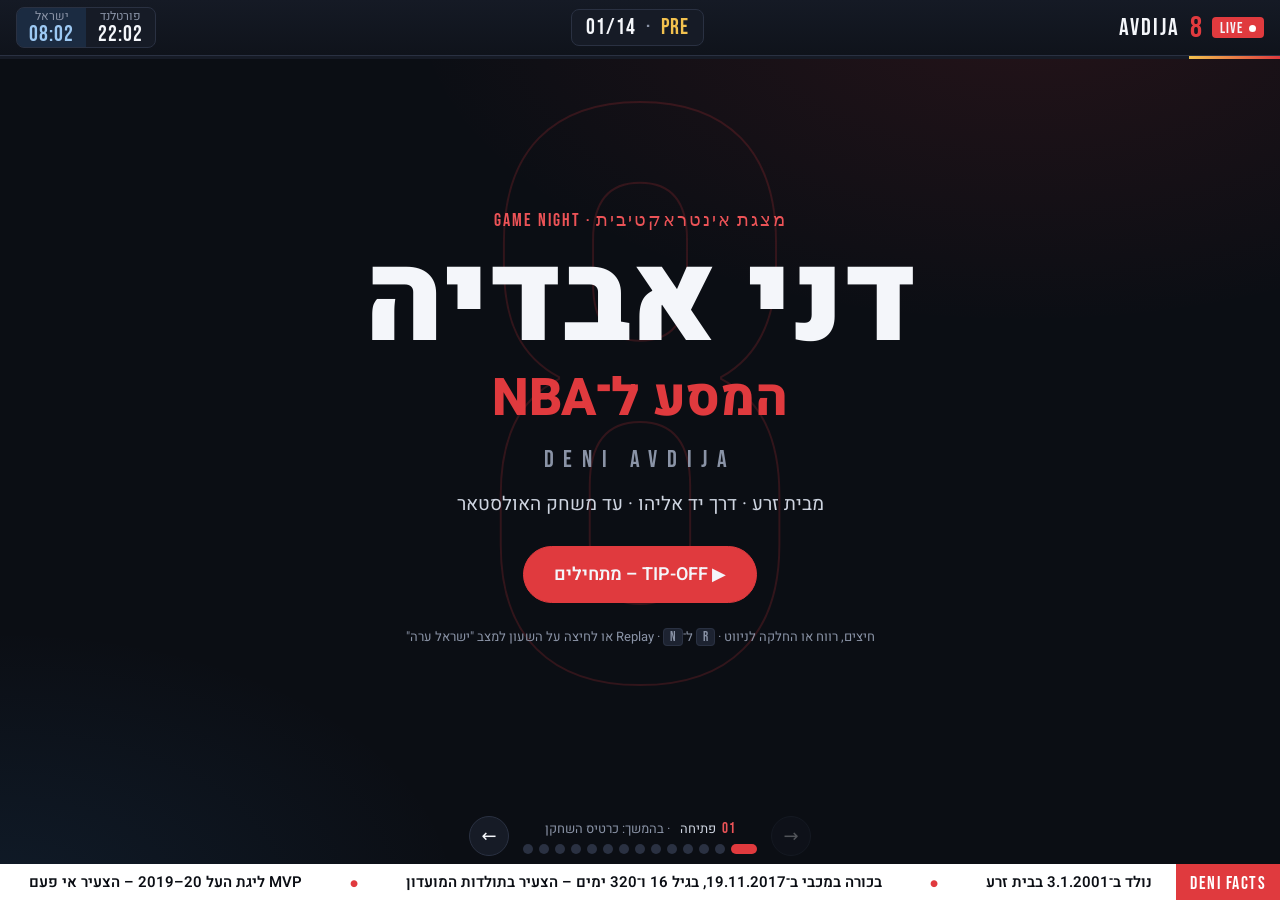
==== commit 2a27962e: "QA pass: automated test suite, test report and 7 fixes Test suite (tests/qa.html) - 25 automated che" ====
--- a/index.html
+++ b/index.html
@@ -12,6 +12,7 @@
   <link rel="stylesheet" href="css/layout.css">
   <link rel="stylesheet" href="css/components.css">
   <link rel="stylesheet" href="css/night.css">
+  <link rel="stylesheet" href="css/interactive.css">
   <link rel="stylesheet" href="css/animations.css">
   <link rel="stylesheet" href="css/responsive.css">
 </head>
@@ -112,36 +113,23 @@
       </div>
     </section>
 
-    <!-- ========== 3 · Q1 · תחילת הדרך ========== -->
-    <section class="slide" data-quarter="Q1" data-title="תחילת הדרך">
-      <div class="slide-inner">
-        <p class="kicker" data-anim>1ST QUARTER · THE BEGINNING</p>
-        <h2 data-anim>הכישרון מתגלה</h2>
-        <div class="timeline" data-anim data-tabs="roots" role="tablist" aria-label="ציר זמן – תחילת הדרך">
-          <button class="tl-item" role="tab" type="button" data-tab><span>כיתה ד'</span></button>
-          <button class="tl-item" role="tab" type="button" data-tab><span>2013</span></button>
-          <button class="tl-item" role="tab" type="button" data-tab><span>2018</span></button>
-          <button class="tl-item" role="tab" type="button" data-tab><span>2019</span></button>
-        </div>
-        <div class="tab-panels" data-anim data-panels="roots">
-          <article class="tab-panel card tl-panel" data-panel role="tabpanel">
-            <h3>הכדור הראשון<sup class="unverified" title="דורש אימות">⚠</sup></h3>
-            <p>מתחיל לשחק בכיתה ד', במועדון <strong>בני הרצליה</strong>.</p>
-          </article>
-          <article class="tab-panel card tl-panel" data-panel role="tabpanel">
-            <h3>מכבי תל אביב<sup class="unverified" title="דורש אימות">⚠</sup></h3>
-            <p>בגיל 12 הוא עובר למחלקת הנוער של <strong>מכבי תל אביב</strong>.</p>
-          </article>
-          <article class="tab-panel card tl-panel" data-panel role="tabpanel">
-            <h3>MVP בבלגרד</h3>
-            <p>נבחר <strong>MVP</strong> של מחנה Basketball Without Borders Europe, המחנה של ה־NBA ו־FIBA לכישרונות צעירים.</p>
-          </article>
-          <article class="tab-panel card tl-panel" data-panel role="tabpanel">
-            <h3>MVP עולמי</h3>
-            <p>נבחר שוב <strong>MVP</strong>, הפעם ב־Basketball Without Borders Global. הסקאוטים של ה־NBA כבר מכירים את השם.</p>
-          </article>
-        </div>
-        <p class="small" data-anim>לחצו על שנה בציר הזמן</p>
+    <!-- ========== 3 · Q1 · ציר הקריירה ========== -->
+    <section class="slide" data-quarter="Q1" data-title="ציר הקריירה">
+      <div class="slide-inner">
+        <p class="kicker" data-anim>1ST QUARTER · CAREER TIMELINE</p>
+        <h2 data-anim>המסע, תחנה אחר תחנה</h2>
+        <div class="ctl" data-anim>
+          <div class="ctl-rail">
+            <div class="ctl-progress" aria-hidden="true"><i id="ctl-fill"></i></div>
+            <div class="ctl-track" id="ctl-track" role="tablist" aria-label="ציר הקריירה – בחרו שנה"></div>
+          </div>
+          <article class="ctl-card card" id="ctl-card" role="tabpanel" aria-live="polite"></article>
+          <div class="ctl-controls">
+            <button class="nav-btn" id="ctl-prev" type="button" aria-label="התחנה הקודמת">→</button>
+            <span class="ctl-count" id="ctl-count">1 / 9</span>
+            <button class="nav-btn" id="ctl-next" type="button" aria-label="התחנה הבאה">←</button>
+          </div>
+        </div>
       </div>
     </section>
 
@@ -284,15 +272,20 @@
         <h2 data-anim>שש עונות, כיוון אחד: למעלה</h2>
         <div class="card" data-anim>
           <p class="chart-title">ממוצע למשחק · עונה סדירה · <span dir="ltr">2020–21</span> עד <span dir="ltr">2025–26</span></p>
-          <div class="chart-toggle" role="group" aria-label="בחירת מדד">
+          <div class="chart-toggle" role="group" aria-label="בחירת מדד לגרף">
             <button type="button" class="active" aria-pressed="true" data-bar="pts">PTS</button>
             <button type="button" aria-pressed="false" data-bar="reb">REB</button>
             <button type="button" aria-pressed="false" data-bar="ast">AST</button>
             <button type="button" aria-pressed="false" data-bar="fg">FG%</button>
             <button type="button" aria-pressed="false" data-bar="tp">3P%</button>
           </div>
-          <div class="bar-chart" id="bar-chart" role="img"></div>
-          <p class="chart-note"><span class="dot was"></span>וושינגטון <span class="dot por"></span>פורטלנד · מקור: Basketball-Reference</p>
+          <p class="bar-metric" id="bar-metric-label" aria-live="polite">נקודות למשחק</p>
+          <div class="bar-wrap">
+            <div class="bar-axis" id="bar-axis" aria-hidden="true"></div>
+            <div class="bar-chart" id="bar-chart" role="group"></div>
+            <div class="bar-tip" id="bar-tip" role="tooltip" hidden></div>
+          </div>
+          <p class="chart-note"><span class="dot was"></span>וושינגטון <span class="dot por"></span>פורטלנד · רחפו או הקישו על עמודה לפרטים · Basketball-Reference</p>
         </div>
         <div class="career-line" data-anim>
           <div><b data-count="425">425</b><span>משחקים</span></div>
@@ -306,32 +299,22 @@
     <!-- ========== 9 · Q3 · השוואת עונות ========== -->
     <section class="slide" data-quarter="Q3" data-title="השוואת ביצועים בין עונות">
       <div class="slide-inner">
-        <p class="kicker" data-anim>3RD QUARTER · BEFORE / AFTER</p>
-        <h2 data-anim>לפני ואחרי</h2>
-        <p class="lead" data-anim>העונה הטובה בוושינגטון מול עונת האולסטאר בפורטלנד. גררו את הידית.</p>
-        <div class="compare" data-anim>
-          <div class="compare-panel por">
-            <span class="cmp-head">POR · <span dir="ltr">2025–26</span></span>
-            <span class="cmp-row"><b>24.2</b>PTS</span>
-            <span class="cmp-row"><b>6.9</b>REB</span>
-            <span class="cmp-row"><b>6.7</b>AST</span>
-          </div>
-          <div class="compare-panel was">
-            <span class="cmp-head">WAS · <span dir="ltr">2023–24</span></span>
-            <span class="cmp-row"><b>14.7</b>PTS</span>
-            <span class="cmp-row"><b>7.2</b>REB</span>
-            <span class="cmp-row"><b>3.8</b>AST</span>
-          </div>
-          <div class="compare-handle" aria-hidden="true"></div>
-          <input type="range" id="compare-range" min="0" max="100" value="50" aria-label="השוואה בין 2023–24 ל־2025–26">
-        </div>
-        <div class="delta-row" data-anim>
-          <span><b class="up">+9.5</b> נק׳</span>
-          <span><b class="down">−0.3</b> ריב׳</span>
-          <span><b class="up">+2.9</b> אס׳</span>
-          <small>ממוצע למשחק, עונה סדירה · Basketball-Reference</small>
-        </div>
-        <span class="coming-soon" data-anim>⏳ בשלב הבא: בחירה חופשית של כל שתי עונות</span>
+        <p class="kicker" data-anim>3RD QUARTER · SEASON VS SEASON</p>
+        <h2 data-anim>בחרו שתי עונות</h2>
+        <div class="cmp-controls" data-anim>
+          <label class="cmp-pick a"><span>עונה א׳</span><select id="cmp-a" aria-label="עונה א׳"></select></label>
+          <button class="cmp-swap" id="cmp-swap" type="button" aria-label="החלפה בין העונות">⇄</button>
+          <label class="cmp-pick b"><span>עונה ב׳</span><select id="cmp-b" aria-label="עונה ב׳"></select></label>
+        </div>
+        <div class="card cmp-board" data-anim>
+          <div class="cmp-chips">
+            <div class="cmp-chip a" id="cmp-chip-a"></div>
+            <span class="cmp-vs">VS</span>
+            <div class="cmp-chip b" id="cmp-chip-b"></div>
+          </div>
+          <div class="cmp-rows" id="cmp-rows"></div>
+          <p class="cmp-note">ממוצע למשחק ואחוזי קליעה · עונה סדירה · Basketball-Reference · אורך הפס יחסי לשיא הקריירה בכל מדד<span id="cmp-same" hidden> · בחרתם אותה עונה פעמיים</span></p>
+        </div>
       </div>
     </section>
 
@@ -477,13 +460,24 @@
         <div>
           <p class="kicker" data-anim>POST-GAME · FINAL</p>
           <h2 data-anim>חידון סיום</h2>
-          <div class="card" data-anim>
-            <p class="quiz-q" id="quiz-q"></p>
-            <div class="quiz-options" id="quiz-options"></div>
-            <p class="quiz-explain" id="quiz-explain" aria-live="polite"></p>
-            <div class="quiz-foot">
-              <span class="quiz-score">SCORE <b id="quiz-score">0</b>/<span id="quiz-total">3</span></span>
-              <button class="btn btn-small" id="quiz-next" type="button" hidden>הבא ←</button>
+          <div class="card quiz" data-anim>
+            <div class="quiz-top">
+              <span class="quiz-step" id="quiz-step">שאלה 1</span>
+              <span class="quiz-score">SCORE <b id="quiz-score">0</b>/<span id="quiz-total">7</span></span>
+            </div>
+            <div class="quiz-bar" aria-hidden="true"><i id="quiz-progress"></i></div>
+            <div id="quiz-body">
+              <p class="quiz-q" id="quiz-q"></p>
+              <div class="quiz-options" id="quiz-options"></div>
+              <p class="quiz-explain" id="quiz-explain" aria-live="polite"></p>
+              <div class="quiz-foot"><button class="btn btn-small btn-primary" id="quiz-next" type="button" hidden>השאלה הבאה ←</button></div>
+            </div>
+            <div class="quiz-summary" id="quiz-summary" hidden>
+              <span class="kicker">FINAL SCORE</span>
+              <div class="quiz-big"><b id="quiz-final">0</b><span>/<span id="quiz-final-total">7</span></span></div>
+              <p class="quiz-rating" id="quiz-rating"></p>
+              <ol class="quiz-review" id="quiz-review"></ol>
+              <button class="btn btn-primary btn-small" id="quiz-restart" type="button">⟲ שחקו שוב</button>
             </div>
           </div>
         </div>
@@ -502,6 +496,7 @@
               <li><a href="https://commons.wikimedia.org/wiki/File:Deni_Avdija_vs_Milano.jpg" target="_blank" rel="noopener">Claudio Degaspari / Basketinside</a> · CC BY-SA 2.0</li>
               <li><a href="https://commons.wikimedia.org/wiki/File:Deni_Avdija_and_Nikola_Vucevic_battling_at_the_rim,_Wizards_vs_Bulls_on_January_1,_2022.jpg" target="_blank" rel="noopener">All-Pro Reels</a> · CC BY-SA 2.0</li>
               <li><a href="https://commons.wikimedia.org/wiki/File:Deni_Avdija_dribbling.jpg" target="_blank" rel="noopener">Sven Mandel</a> · CC BY-SA 4.0</li>
+              <li><a href="https://commons.wikimedia.org/wiki/File:Deni_Avdija_1.jpg" target="_blank" rel="noopener">All-Pro Reels</a> (ציר הקריירה, 2024) · CC BY-SA 2.0</li>
             </ul>
             <p class="small">הנתונים נכונים לסוף עונת <span dir="ltr">2025–26</span>. שעות "השעון הישראלי" הן הערכות. <sup class="unverified">⚠</sup> = דורש אימות נוסף.</p>
             <p class="small">נבנה ב־HTML, CSS ו־JavaScript בשיתוף עם Claude Code · אוניברסיטת בר־אילן</p>
@@ -552,7 +547,9 @@
   <script src="js/core/navigation.js"></script>
   <script src="js/core/clock.js"></script>
   <script src="js/components/interactions.js"></script>
+  <script src="js/components/timeline.js"></script>
   <script src="js/components/charts.js"></script>
+  <script src="js/components/compare.js"></script>
   <script src="js/components/quiz.js"></script>
   <script src="js/app.js"></script>
 </body>
--- a/css/layout.css
+++ b/css/layout.css
@@ -35,7 +35,7 @@
 .bug-clock:hover { border-color: var(--il); }
 .bug-clock.moment { border-color: var(--il); box-shadow: 0 0 0 3px rgba(58, 141, 222, .25), 0 0 24px rgba(58, 141, 222, .35); }
 .clock-cell { display: flex; flex-direction: column; justify-content: center; padding: 0 12px; line-height: 1; }
-.clock-cell small { font-size: 10px; color: var(--muted); margin-bottom: 2px; }
+.clock-cell small { font-size: 12px; color: var(--muted); margin-bottom: 2px; }
 .clock-cell b { font-family: var(--font-num); font-size: 22px; font-weight: 400; letter-spacing: 1px; }
 .clock-cell.il { background: rgba(58, 141, 222, .14); }
 .clock-cell.il b { color: var(--il-soft); }
--- a/css/components.css
+++ b/css/components.css
@@ -41,7 +41,7 @@
 .card-stats { display: grid; grid-template-columns: repeat(4, 1fr); gap: 6px; margin: 12px 0; }
 .card-stats span { background: rgba(255, 255, 255, .05); border-radius: 8px; padding: 6px 4px; text-align: center; }
 .card-stats b { display: block; font-family: var(--font-num); font-size: 24px; font-weight: 400; }
-.card-stats small { font-size: 11px; color: var(--muted); }
+.card-stats small { font-size: 12px; color: var(--muted); }
 .card-badge { text-align: center; font-family: var(--font-num); letter-spacing: 1.5px; font-size: 18px; background: var(--gold); color: #1a1300; border-radius: 6px; padding: 4px 0 2px; }
 .back-row { display: block; font-size: 15px; line-height: 1.5; color: var(--text-soft); }
 .back-row b { display: block; color: var(--il-soft); font-size: 16px; }
@@ -145,28 +145,6 @@
 .route-stop p { margin: 0; font-size: 14px; line-height: 1.5; color: var(--text-soft); }
 .route-team { display: inline-block; font-family: var(--font-num); font-size: 14px; letter-spacing: 1px; padding: 2px 8px 0; border-radius: 4px; background: rgba(91, 123, 214, .2); color: var(--was); margin-bottom: 6px; }
 .route-stop.por .route-team { background: rgba(224, 58, 62, .2); color: #ff8a8d; }
-
-/* ---------- 9. Compare slider ---------- */
-.compare { position: relative; height: 300px; border-radius: var(--radius); overflow: hidden; border: 1px solid var(--line); margin-top: 16px; direction: ltr; user-select: none; }
-.compare-panel { position: absolute; inset: 0; display: flex; flex-direction: column; justify-content: center; gap: 4px; padding: 0 8%; }
-/* RTL: "לפני" (WAS) מימין, "אחרי" (POR) משמאל */
-.compare-panel.por { background: linear-gradient(135deg, #8f1417, #3a0a0c); align-items: flex-start; }
-.compare-panel.was { background: linear-gradient(135deg, #1b2c57, #0f1a33); align-items: flex-end; clip-path: inset(0 0 0 var(--split, 50%)); }
-.cmp-head { font-family: var(--font-num); font-size: 26px; letter-spacing: 2px; opacity: .8; margin-bottom: 6px; }
-.cmp-row { display: flex; align-items: baseline; gap: 10px; font-family: var(--font-num); font-size: 22px; color: rgba(255, 255, 255, .7); }
-.cmp-row b { font-size: 64px; font-weight: 400; line-height: .95; color: #fff; }
-.compare-handle { position: absolute; top: 0; bottom: 0; left: var(--split, 50%); width: 4px; translate: -50% 0; background: #fff; pointer-events: none; box-shadow: 0 0 18px rgba(0, 0, 0, .6); }
-.compare-handle::after {
-  content: '⟷'; position: absolute; top: 50%; left: 50%; translate: -50% -50%;
-  width: 48px; height: 48px; border-radius: 50%; background: #fff; color: var(--bg);
-  display: grid; place-items: center; font-size: 22px; font-weight: 800;
-}
-.compare input { position: absolute; inset: 0; width: 100%; height: 100%; margin: 0; opacity: 0; cursor: ew-resize; }
-.compare:has(input:focus-visible) .compare-handle { background: var(--gold); }
-.coming-soon {
-  display: inline-flex; align-items: center; gap: 8px; margin-top: 16px;
-  font-size: 13px; color: var(--muted); border: 1px dashed var(--line); border-radius: 999px; padding: 6px 14px;
-}
 
 /* ---------- 10. Scouting report ---------- */
 .scout-grid { display: grid; grid-template-columns: repeat(3, 1fr); gap: var(--gap); margin-top: 24px; }
@@ -220,18 +198,7 @@
 .legacy-step b { display: block; font-size: 22px; margin: 8px 0 4px; }
 .legacy-step p { margin: 0; color: var(--text-soft); font-size: 15px; line-height: 1.5; }
 
-/* ---------- 14. Quiz & sources ---------- */
-.quiz-q { font-size: 20px; font-weight: 700; margin: 0 0 16px; min-height: 2.6em; }
-.quiz-options { display: grid; grid-template-columns: 1fr 1fr; gap: 10px; }
-.quiz-options button { background: var(--bg-2); border: 1px solid var(--line); border-radius: 10px; padding: 14px; font-size: 16px; font-weight: 600; transition: all .2s; }
-.quiz-options button:hover:not(:disabled) { border-color: var(--muted); }
-.quiz-options button.correct { background: rgba(46, 204, 113, .18); border-color: var(--green); }
-.quiz-options button.wrong { background: rgba(224, 58, 62, .18); border-color: var(--red); }
-.quiz-options button:disabled { cursor: default; }
-.quiz-explain { min-height: 3em; color: var(--text-soft); font-size: 15px; line-height: 1.5; margin: 14px 0 6px; }
-.quiz-foot { display: flex; justify-content: space-between; align-items: center; }
-.quiz-score { font-family: var(--font-num); font-size: 24px; letter-spacing: 1px; }
-.quiz-score b { color: var(--gold); font-weight: 400; }
+/* ---------- 14. Sources (החידון ב־interactive.css) ---------- */
 .sources ul { padding-inline-start: 20px; line-height: 1.9; font-size: 14px; }
 
 /* ============ תוכן ותמונות (שלב התוכן) ============ */
@@ -257,7 +224,7 @@
   padding: 28px 18px 10px; background: linear-gradient(0deg, rgba(11, 14, 20, .92), transparent);
   font-size: 14px; font-weight: 600;
 }
-.photo .credit { font-size: 11px; font-weight: 400; color: rgba(255, 255, 255, .65); text-decoration: none; direction: ltr; text-align: end; }
+.photo .credit { font-size: 12px; font-weight: 400; color: rgba(255, 255, 255, .65); text-decoration: none; direction: ltr; text-align: end; }
 .photo .credit:hover { text-decoration: underline; }
 .photo-wide { margin-bottom: 14px; }
 .photo-wide img { height: 170px; object-position: center 62%; }
--- a/css/interactive.css
+++ b/css/interactive.css
@@ -0,0 +1,240 @@
+/* ============ interactive.css – רכיבים אינטראקטיביים מתקדמים ============ */
+
+/* ---------- אפקטי הצבעה ולחיצה ---------- */
+.btn, .chart-toggle button, .quiz-options button, .ctl-stop, .seg button, .nav-btn, .cmp-swap {
+  position: relative; overflow: hidden; isolation: isolate;
+}
+.btn:active, .chart-toggle button:active, .quiz-options button:active:not(:disabled), .nav-btn:active, .cmp-swap:active { transform: scale(.96); }
+.ripple {
+  position: absolute; border-radius: 50%; pointer-events: none; z-index: -1;
+  background: rgba(255, 255, 255, .28); transform: scale(0); opacity: 1;
+  animation: ripple .6s ease-out forwards;
+}
+@keyframes ripple { to { transform: scale(1); opacity: 0; } }
+
+.card { transition: transform .3s var(--ease), border-color .3s, box-shadow .3s; }
+.stat-tile:hover, .scout-card:hover, .legacy-step:hover, .draft-facts div:hover {
+  transform: translateY(-4px); border-color: var(--muted); box-shadow: 0 14px 30px rgba(0, 0, 0, .35);
+}
+.draft-facts div { transition: transform .3s var(--ease), border-color .3s; }
+.photo img { transition: transform .8s var(--ease); }
+.photo:hover img { transform: scale(1.04); }
+
+/* ---------- 3. ציר הקריירה ---------- */
+.ctl { margin-top: 18px; }
+.ctl-rail { position: relative; overflow-x: auto; overflow-y: hidden; padding-bottom: 4px; scrollbar-width: none; }
+.ctl-rail::-webkit-scrollbar { display: none; }
+.ctl-track { position: relative; display: grid; grid-template-columns: repeat(9, minmax(64px, 1fr)); min-width: 600px; }
+.ctl-progress {
+  position: absolute; top: 15px; inset-inline: calc(100% / 18); height: 4px; border-radius: 2px; background: var(--line);
+  min-width: calc(600px - 600px / 9);
+}
+.ctl-progress i {
+  position: absolute; inset-block: 0; inset-inline-start: 0; width: 0; border-radius: 2px;
+  background: linear-gradient(270deg, var(--il), var(--red));
+  transition: width .6s var(--ease);
+}
+.ctl-stop {
+  background: none; border: 0; padding: 0 2px 6px; border-radius: 10px;
+  display: flex; flex-direction: column; align-items: center; gap: 4px; color: var(--muted);
+}
+.ctl-stop::before {
+  content: ''; width: 18px; height: 18px; margin: 8px 0 6px; border-radius: 50%;
+  background: var(--bg); border: 3px solid var(--line); transition: all .35s var(--ease);
+}
+.ctl-stop.past::before { border-color: var(--red); background: var(--red); }
+.ctl-stop.active::before { width: 26px; height: 26px; margin: 4px 0 2px; border-color: var(--gold); background: var(--gold); box-shadow: 0 0 0 6px rgba(242, 193, 78, .2); }
+.ctl-stop-year { font-family: var(--font-num); font-size: 22px; letter-spacing: 1px; line-height: 1; transition: color .25s; }
+.ctl-stop-label { font-size: 12px; }
+.ctl-stop:hover { color: var(--text); }
+.ctl-stop:hover::before { border-color: var(--muted); }
+.ctl-stop.active { color: var(--text); }
+.ctl-stop.active .ctl-stop-year { color: var(--gold); }
+
+.ctl-card { display: grid; grid-template-columns: 300px 1fr; gap: 24px; align-items: stretch; margin-top: 16px; padding: 16px; min-height: 230px; }
+.ctl-card.in { animation: ctlInFwd .5s var(--ease); }
+.ctl-card.in[data-dir="back"] { animation-name: ctlInBack; }
+/* RTL: "קדימה" נכנס משמאל */
+@keyframes ctlInFwd { from { opacity: 0; transform: translateX(-40px); } }
+@keyframes ctlInBack { from { opacity: 0; transform: translateX(40px); } }
+.ctl-photo { height: 100%; min-height: 200px; box-shadow: none; }
+.ctl-photo img { height: 100%; max-height: 260px; aspect-ratio: auto; }
+.ctl-graphic {
+  display: flex; flex-direction: column; align-items: center; justify-content: center; gap: 6px; border-radius: 12px;
+  background: radial-gradient(circle at 50% 40%, rgba(242, 193, 78, .18), transparent 65%), var(--bg-2);
+  border: 1px solid var(--line); min-height: 200px;
+}
+.ctl-graphic b { font-family: var(--font-num); font-weight: 400; font-size: 110px; line-height: .9; color: var(--gold); }
+.ctl-graphic span { font-family: var(--font-num); font-size: 18px; letter-spacing: 2px; color: var(--muted); }
+.ctl-body { display: flex; flex-direction: column; gap: 6px; padding: 6px 4px; }
+.ctl-tag { font-family: var(--font-num); letter-spacing: 2px; color: var(--red); font-size: 16px; unicode-bidi: plaintext; text-align: right; }
+.ctl-year { font-family: var(--font-num); font-size: 54px; line-height: .9; color: var(--text); }
+.ctl-body h3 { font-size: 24px; margin: 2px 0 6px; }
+.ctl-body ul { margin: 0; padding: 0; list-style: none; display: grid; gap: 8px; }
+.ctl-body li { position: relative; padding-inline-start: 18px; font-size: 16px; line-height: 1.5; color: var(--text-soft); }
+.ctl-body li::before { content: ''; position: absolute; inset-inline-start: 0; top: .6em; width: 8px; height: 8px; border-radius: 2px; background: var(--red); }
+.ctl-controls { display: flex; align-items: center; justify-content: center; gap: 14px; margin-top: 12px; }
+.ctl-count { font-family: var(--font-num); font-size: 18px; letter-spacing: 1px; color: var(--muted); min-width: 56px; text-align: center; direction: ltr; }
+
+/* ---------- 8. גרף עמודות דינמי ---------- */
+.bar-metric { margin: -4px 0 6px; font-weight: 700; font-size: 15px; }
+.bar-wrap { position: relative; }
+/* הציר מיושר לאזור העמודות: מעל 30px של ריווח עליון, מתחת 24px של תוויות העונות */
+.bar-axis { position: absolute; top: 30px; bottom: 24px; left: 0; right: 0; pointer-events: none; }
+.bar-axis span { position: absolute; left: 36px; right: 0; height: 0; border-top: 1px dashed rgba(138, 147, 166, .22); }
+.bar-axis em { position: absolute; left: -36px; top: -8px; width: 30px; text-align: right; font-style: normal; font-family: var(--font-num); font-size: 13px; color: var(--muted); }
+.bar-chart { margin-left: 36px; }
+.bar-col { position: relative; flex: 1; width: 100%; display: flex; align-items: flex-end; justify-content: center; }
+.bar-season { height: 24px; line-height: 24px; margin-top: 0; }
+.bar { cursor: pointer; outline: none; transition: opacity .25s; }
+.bar.dim { opacity: .4; }
+.bar:focus-visible .bar-fill { outline: 2px solid var(--gold); outline-offset: 2px; }
+.bar-fill { transition: height .8s var(--ease), filter .2s; }
+.bar:hover .bar-fill { filter: brightness(1.2); }
+.bar-tip {
+  position: absolute; z-index: 5; transform: translate(-50%, calc(-100% - 12px)); pointer-events: none;
+  background: #fff; color: var(--bg); border-radius: 10px; padding: 8px 12px; min-width: 150px;
+  font-size: 13px; line-height: 1.45; box-shadow: 0 10px 30px rgba(0, 0, 0, .4); text-align: center;
+  animation: tipIn .2s var(--ease);
+}
+.bar-tip::after { content: ''; position: absolute; left: 50%; bottom: -6px; translate: -50% 0; border: 6px solid transparent; border-bottom: 0; border-top-color: #fff; }
+.bar-tip b { display: block; font-family: var(--font-num); font-weight: 400; font-size: 17px; letter-spacing: 1px; direction: ltr; }
+.bar-tip strong { color: var(--red-dark); }
+.bar-tip small { display: block; color: #556; }
+@keyframes tipIn { from { opacity: 0; transform: translate(-50%, calc(-100% - 4px)); } }
+
+/* ---------- 9. השוואת עונות ---------- */
+.cmp-controls { display: flex; align-items: flex-end; justify-content: center; gap: 14px; margin: 4px 0 14px; }
+.cmp-pick { display: flex; flex-direction: column; gap: 4px; font-size: 13px; color: var(--muted); }
+.cmp-pick select {
+  appearance: none; -webkit-appearance: none; font: inherit; font-family: var(--font-num); font-size: 22px; letter-spacing: 1px;
+  color: var(--text); background: var(--panel) url("data:image/svg+xml,%3Csvg xmlns='http://www.w3.org/2000/svg' width='12' height='8'%3E%3Cpath d='M1 1l5 5 5-5' stroke='%238a93a6' stroke-width='2' fill='none'/%3E%3C/svg%3E") no-repeat 12px center;
+  border: 1px solid var(--line); border-radius: 10px; padding: 8px 14px 6px 34px; min-width: 180px; cursor: pointer; direction: ltr;
+}
+.cmp-pick.a select { border-color: var(--gold); }
+.cmp-pick.b select { border-color: var(--il); }
+.cmp-pick select:hover { background-color: var(--panel-2); }
+.cmp-swap {
+  width: 44px; height: 44px; border-radius: 50%; border: 1px solid var(--line); background: var(--panel);
+  font-size: 20px; transition: transform .35s var(--ease), background .2s;
+}
+.cmp-swap:hover { background: var(--panel-2); transform: rotate(180deg); }
+
+.cmp-board { padding: 16px 20px; }
+.cmp-chips { display: grid; grid-template-columns: 1fr auto 1fr; align-items: center; gap: 10px; margin-bottom: 10px; }
+.cmp-chip { display: flex; align-items: baseline; gap: 10px; }
+.cmp-chip.b { justify-content: flex-end; }
+.cmp-chip b { font-family: var(--font-num); font-weight: 400; font-size: 30px; direction: ltr; }
+.cmp-chip.a b { color: var(--gold); }
+.cmp-chip.b b { color: var(--il-soft); }
+.cmp-chip small { color: var(--muted); font-size: 13px; }
+.cmp-chip .team { font-family: var(--font-num); font-size: 14px; padding: 2px 8px 0; border-radius: 4px; letter-spacing: 1px; }
+.team.was { background: rgba(91, 123, 214, .22); color: #9db2ff; }
+.team.por { background: rgba(224, 58, 62, .22); color: #ff8a8d; }
+.cmp-vs { font-family: var(--font-num); font-size: 22px; color: var(--muted); letter-spacing: 2px; }
+
+.cmp-rows { display: grid; gap: 8px; }
+.cmp-r { display: grid; grid-template-columns: 64px 1fr 150px 1fr 64px; align-items: center; gap: 10px; }
+.cmp-v { font-family: var(--font-num); font-size: 26px; line-height: 1; direction: ltr; }
+.cmp-v.a { text-align: right; color: var(--gold); }
+.cmp-v.b { text-align: left; color: var(--il-soft); }
+.cmp-bar { height: 14px; background: var(--bg-2); border-radius: 7px; overflow: hidden; display: flex; }
+.cmp-bar.a { justify-content: flex-end; } /* צומח מהמרכז ימינה */
+.cmp-bar.b { justify-content: flex-start; } /* צומח מהמרכז שמאלה */
+.cmp-bar i { display: block; height: 100%; width: 0; border-radius: 7px; transition: width .8s var(--ease), filter .3s; opacity: .55; }
+.cmp-bar.a i { background: linear-gradient(270deg, #a77a12, var(--gold)); }
+.cmp-bar.b i { background: linear-gradient(90deg, #1d4f86, var(--il-soft)); }
+.cmp-bar i.lead { opacity: 1; }
+.cmp-lbl { display: flex; flex-direction: column; align-items: center; line-height: 1.15; text-align: center; }
+.cmp-lbl b { font-family: var(--font-num); font-weight: 400; font-size: 19px; letter-spacing: 1px; }
+.cmp-lbl small { font-size: 12px; color: var(--muted); }
+.cmp-delta { font-style: normal; font-size: 12px; font-weight: 700; margin-top: 2px; direction: ltr; unicode-bidi: plaintext; }
+.cmp-delta.up { color: var(--green); }
+.cmp-delta.down { color: #ff8a8d; }
+.cmp-delta.same { color: var(--muted); }
+.cmp-note { margin: 12px 0 0; font-size: 12px; color: var(--muted); text-align: center; }
+
+/* ---------- 14. חידון ---------- */
+.quiz { display: flex; flex-direction: column; gap: 10px; }
+.quiz-top { display: flex; justify-content: space-between; align-items: center; }
+.quiz-step { font-size: 13px; color: var(--muted); font-weight: 600; }
+.quiz-score { font-family: var(--font-num); font-size: 22px; letter-spacing: 1px; }
+.quiz-score b { color: var(--gold); font-weight: 400; }
+.quiz-bar { height: 4px; border-radius: 2px; background: var(--bg-2); overflow: hidden; }
+.quiz-bar i { display: block; height: 100%; width: 0; background: linear-gradient(270deg, var(--gold), var(--red)); margin-inline-start: 0; transition: width .5s var(--ease); }
+.quiz-q { font-size: 19px; font-weight: 700; margin: 6px 0 12px; min-height: 2.4em; }
+.quiz-options { display: grid; grid-template-columns: 1fr 1fr; gap: 10px; }
+.quiz-options.in button { animation: rise .45s var(--ease) backwards; }
+.quiz-options.in button:nth-child(2) { animation-delay: .05s; }
+.quiz-options.in button:nth-child(3) { animation-delay: .1s; }
+.quiz-options.in button:nth-child(4) { animation-delay: .15s; }
+.quiz-options button {
+  display: flex; align-items: center; gap: 10px; text-align: start;
+  background: var(--bg-2); border: 1px solid var(--line); border-radius: 10px; padding: 12px 14px;
+  font-size: 16px; font-weight: 600; transition: border-color .2s, background .2s, transform .15s;
+}
+.opt-key {
+  flex: none; width: 26px; height: 26px; border-radius: 6px; display: grid; place-items: center;
+  background: var(--panel-2); color: var(--muted); font-size: 14px; font-weight: 800;
+}
+.quiz-options button:hover:not(:disabled) { border-color: var(--gold); background: var(--panel-2); }
+.quiz-options button:hover:not(:disabled) .opt-key { background: var(--gold); color: #1a1300; }
+.quiz-options button:disabled { cursor: default; opacity: .55; }
+.quiz-options button.correct { opacity: 1; background: rgba(46, 204, 113, .16); border-color: var(--green); animation: pop .35s var(--ease); }
+.quiz-options button.correct .opt-key { background: var(--green); color: #04220f; }
+.quiz-options button.wrong { opacity: 1; background: rgba(224, 58, 62, .16); border-color: var(--red); animation: shake .4s; }
+.quiz-options button.wrong .opt-key { background: var(--red); color: #fff; }
+@keyframes pop { 50% { transform: scale(1.04); } }
+@keyframes shake { 20%, 60% { transform: translateX(-6px); } 40%, 80% { transform: translateX(6px); } }
+.quiz-explain { min-height: 2.8em; margin: 10px 0 0; font-size: 15px; line-height: 1.5; color: var(--text-soft); }
+.quiz-explain.ok { color: #9ff0bf; }
+.quiz-explain.bad { color: #ffb3b5; }
+.quiz-foot { display: flex; justify-content: flex-end; min-height: 40px; }
+
+.quiz-summary { text-align: center; animation: rise .5s var(--ease); }
+.quiz-summary .kicker { text-align: center; }
+.quiz-big { display: flex; align-items: baseline; justify-content: center; gap: 4px; font-family: var(--font-num); direction: ltr; }
+.quiz-big b { font-weight: 400; font-size: 96px; line-height: .9; color: var(--gold); }
+.quiz-big span { font-size: 40px; color: var(--muted); }
+.quiz-rating { font-size: 18px; font-weight: 700; margin: 6px 0 12px; }
+.quiz-review { list-style: none; margin: 0 0 14px; padding: 0; display: grid; gap: 6px; text-align: start; max-height: 210px; overflow-y: auto; }
+.quiz-review li { display: flex; gap: 10px; align-items: flex-start; font-size: 14px; background: var(--bg-2); border-radius: 8px; padding: 8px 10px; border-inline-start: 3px solid var(--green); }
+.quiz-review li.bad { border-inline-start-color: var(--red); }
+.quiz-review li > span { font-weight: 800; color: var(--green); }
+.quiz-review li.bad > span { color: var(--red); }
+.quiz-review small { display: block; color: var(--muted); margin-top: 2px; }
+
+/* ---------- רספונסיביות לרכיבים החדשים ---------- */
+@media (max-width: 960px) {
+  .ctl-card { grid-template-columns: 1fr; }
+  .ctl-photo, .ctl-graphic { min-height: 0; height: 180px; }
+  .ctl-photo img { max-height: 180px; }
+  .ctl-graphic b { font-size: 80px; }
+}
+@media (max-width: 640px) {
+  .cmp-controls { gap: 8px; }
+  .cmp-pick select { min-width: 0; width: 132px; font-size: 18px; padding-inline: 10px 28px; }
+  .cmp-r { grid-template-columns: 44px 1fr 86px 1fr 44px; gap: 6px; }
+  .cmp-v { font-size: 19px; }
+  .cmp-lbl small { display: none; }
+  .cmp-chip b { font-size: 22px; }
+  .cmp-chip small { display: none; }
+  .quiz-options { grid-template-columns: 1fr; }
+  .quiz-big b { font-size: 72px; }
+  .ctl-year { font-size: 40px; }
+}
+@media (max-height: 800px) and (min-width: 961px) {
+  .ctl-card { min-height: 200px; padding: 12px; }
+  .ctl-photo, .ctl-graphic { min-height: 180px; }
+  .ctl-photo img { max-height: 210px; }
+  .ctl-graphic b { font-size: 90px; }
+  .ctl-year { font-size: 44px; }
+  .cmp-board { padding: 12px 16px; }
+  .cmp-rows { gap: 4px; }
+  .quiz-review { max-height: 150px; }
+  .quiz-big b { font-size: 72px; }
+}
+
+/* ---------- ניגודיות: אדום לטקסט קטן (WCAG AA ≥ 4.5 גם על כרטיס) ---------- */
+:root { --red-text: #ec5357; } /* 5.47 על הרקע, 4.87 על כרטיס. האדום המקורי: 4.46 ו־3.97 */
+.kicker, .scout-tag, .ctl-tag, .nav-label b, .tl-item.active, .delta-row .down { color: var(--red-text); }
--- a/css/animations.css
+++ b/css/animations.css
@@ -41,4 +41,7 @@
     transition-duration: .01ms !important;
   }
   .ticker-track { animation: none; }
+  /* תוכן השקופית מוצג מיד, בלי השהיית הכניסה המדורגת */
+  [data-anim], .slide.active [data-anim] { opacity: 1; transform: none; animation: none; }
+  .intro-8 { opacity: 1; transform: none; }
 }
--- a/css/responsive.css
+++ b/css/responsive.css
@@ -32,15 +32,11 @@
   .medal { flex-direction: row; padding: 14px; text-align: start; }
   .medal-disc { flex: none; width: 68px; height: 68px; font-size: 20px; }
   .draft-card { padding: 20px 24px; }
-  .compare { height: 240px; }
-  .cmp-row b { font-size: 44px; }
-  .cmp-head { font-size: 20px; }
   .bar-chart { gap: 6px; height: 240px; }
   .bar-val { font-size: 17px; }
   .bar-season { font-size: 12px; }
   .legacy { grid-template-columns: 1fr; }
   .legacy-step, .legacy-step:nth-child(2), .legacy-step.top { min-height: 0; }
-  .quiz-options { grid-template-columns: 1fr; }
 
   .nav { gap: 10px; }
   .nav-dots { gap: 4px; }
@@ -52,11 +48,11 @@
 }
 
 /* מסכים נמוכים (מקרן 1280×720 עם סרגלי דפדפן) */
-@media (max-height: 760px) and (min-width: 961px) {
+@media (max-height: 800px) and (min-width: 961px) {
   .slide { padding: 18px 16px; }
   h2 { font-size: clamp(30px, 4vw, 46px); margin-bottom: 10px; }
   .lead { margin-bottom: 12px; font-size: 17px; }
-  .bar-chart, .compare { height: 210px; }
+  .bar-chart { height: 210px; }
   .legacy { margin: 16px 0; }
   .draft-card { padding: 16px 40px; margin: 6px 0 16px; }
   .draft-pick { font-size: 120px; }
@@ -81,7 +77,7 @@
   .photo-wide img { height: 150px; }
   .career-line b { font-size: 32px; }
 }
-@media (max-height: 760px) and (min-width: 961px) {
+@media (max-height: 800px) and (min-width: 961px) {
   .photo-wide img { height: 120px; }
   .draft-facts b { font-size: 32px; }
   .draft-facts { margin-bottom: 14px; }
@@ -90,3 +86,13 @@
   .nt-list li { padding: 8px 12px; }
   .nt-badge { width: 48px; height: 48px; font-size: 17px; }
 }
+
+/* רכיבים אינטראקטיביים במסך נמוך (מקרן) */
+@media (max-height: 800px) and (min-width: 961px) {
+  .bar-chart { height: 190px; }
+  .bar-metric { margin-bottom: 2px; }
+  .career-line { margin-top: 6px; }
+  .cmp-controls { margin: 0 0 8px; }
+  .cmp-pick select { font-size: 19px; padding-block: 6px 4px; }
+  .cmp-chips { margin-bottom: 6px; }
+}
